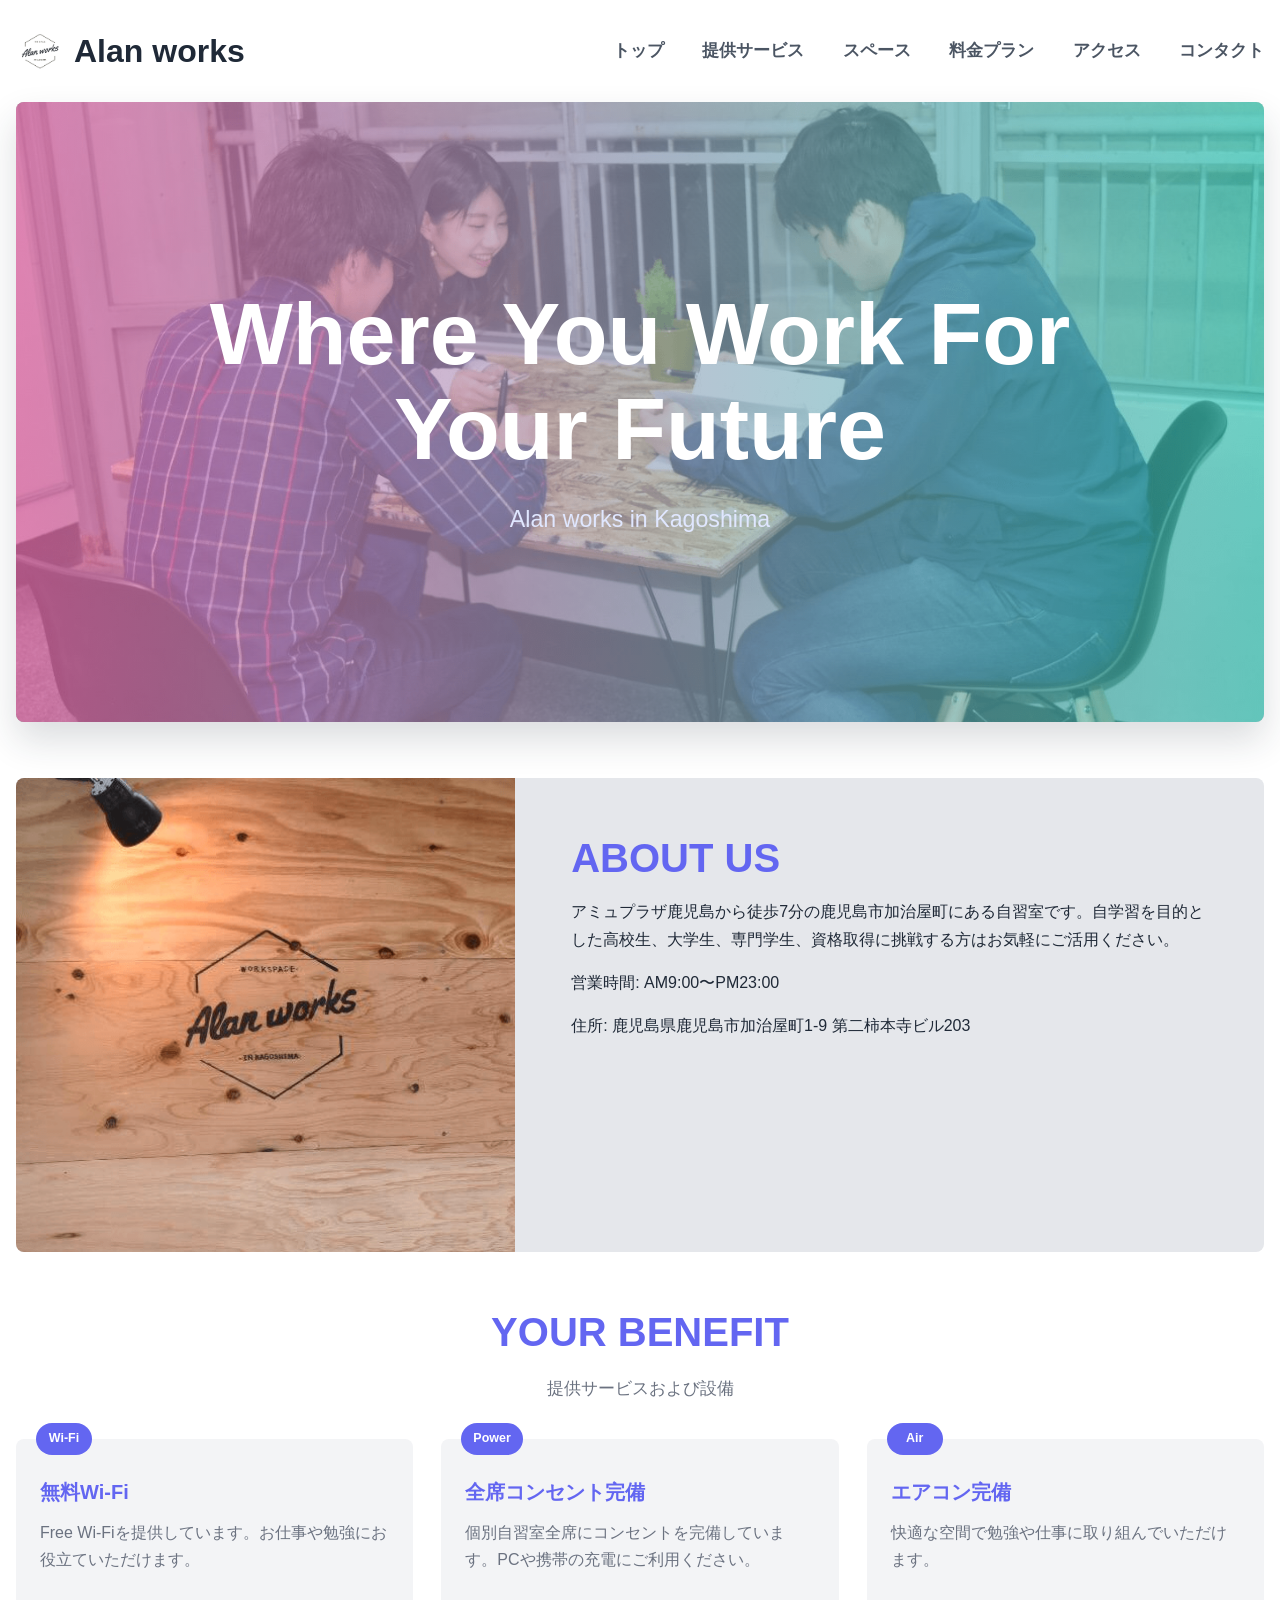
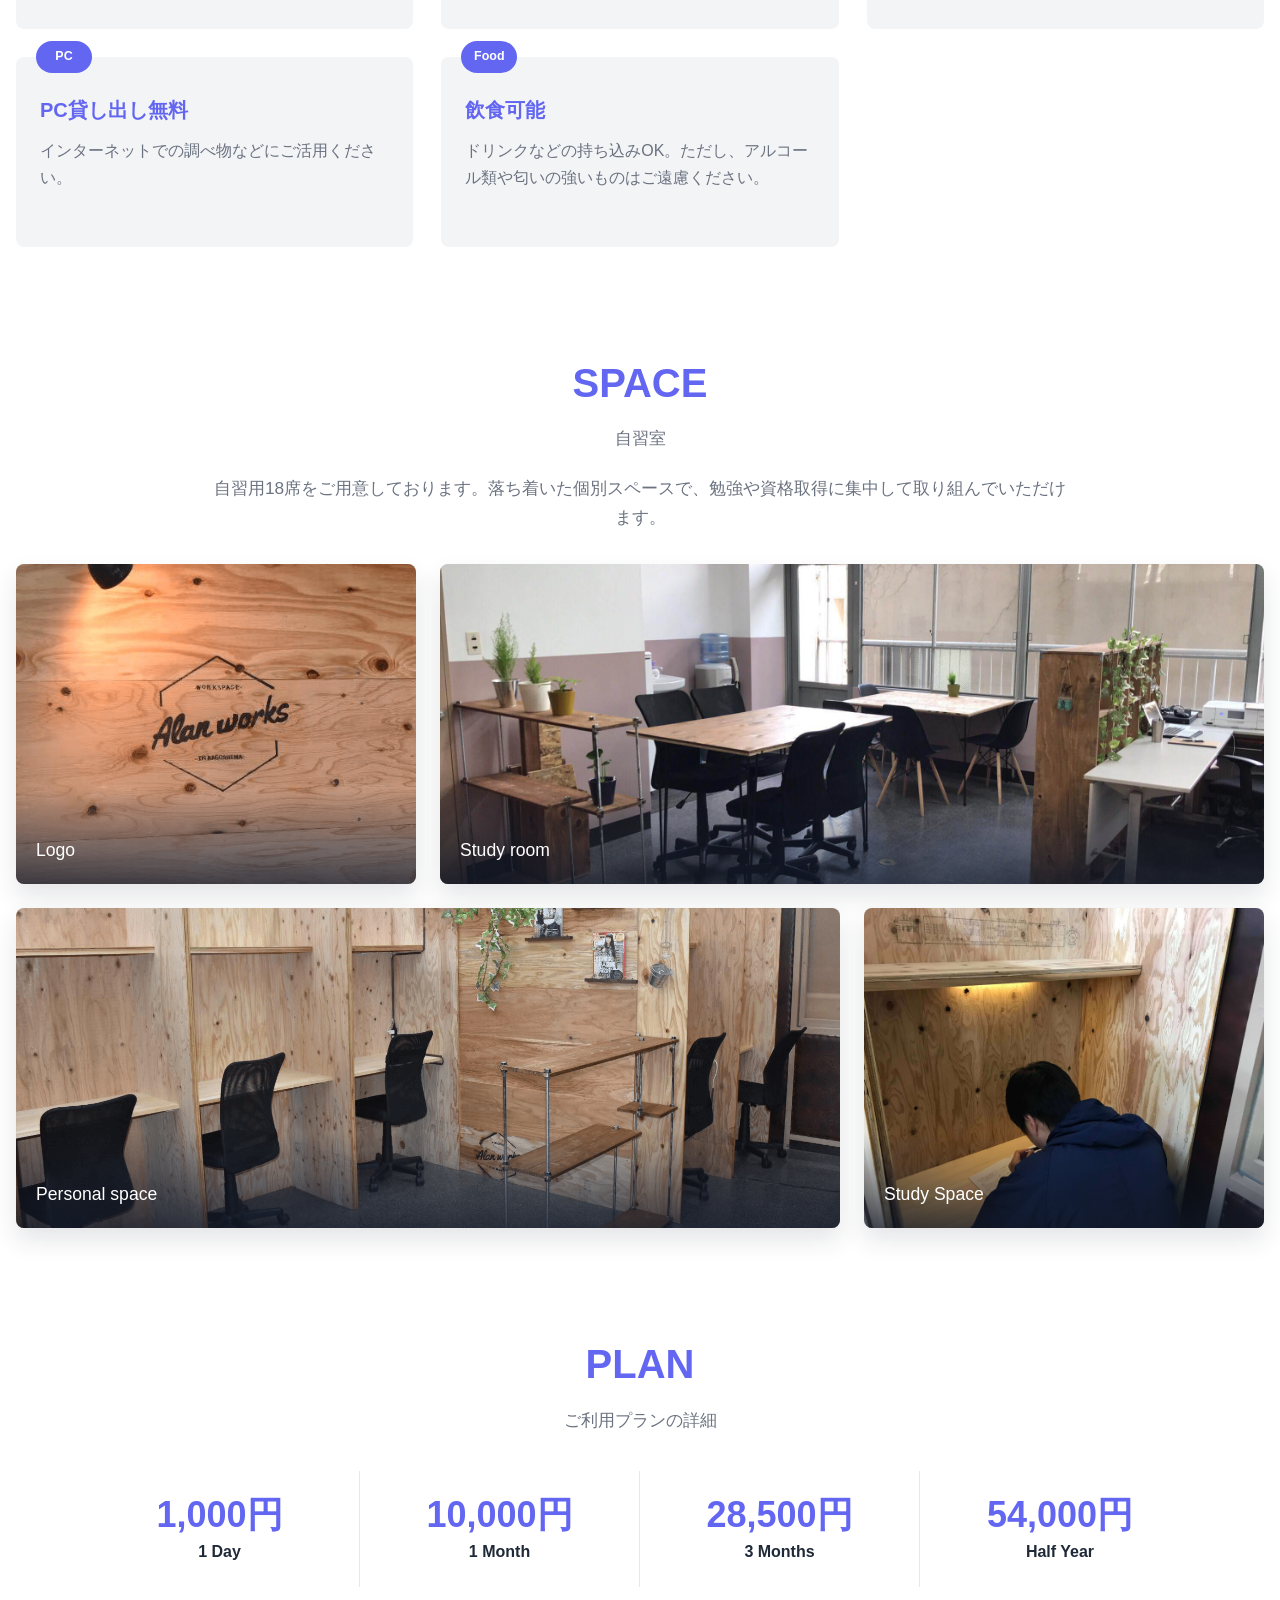
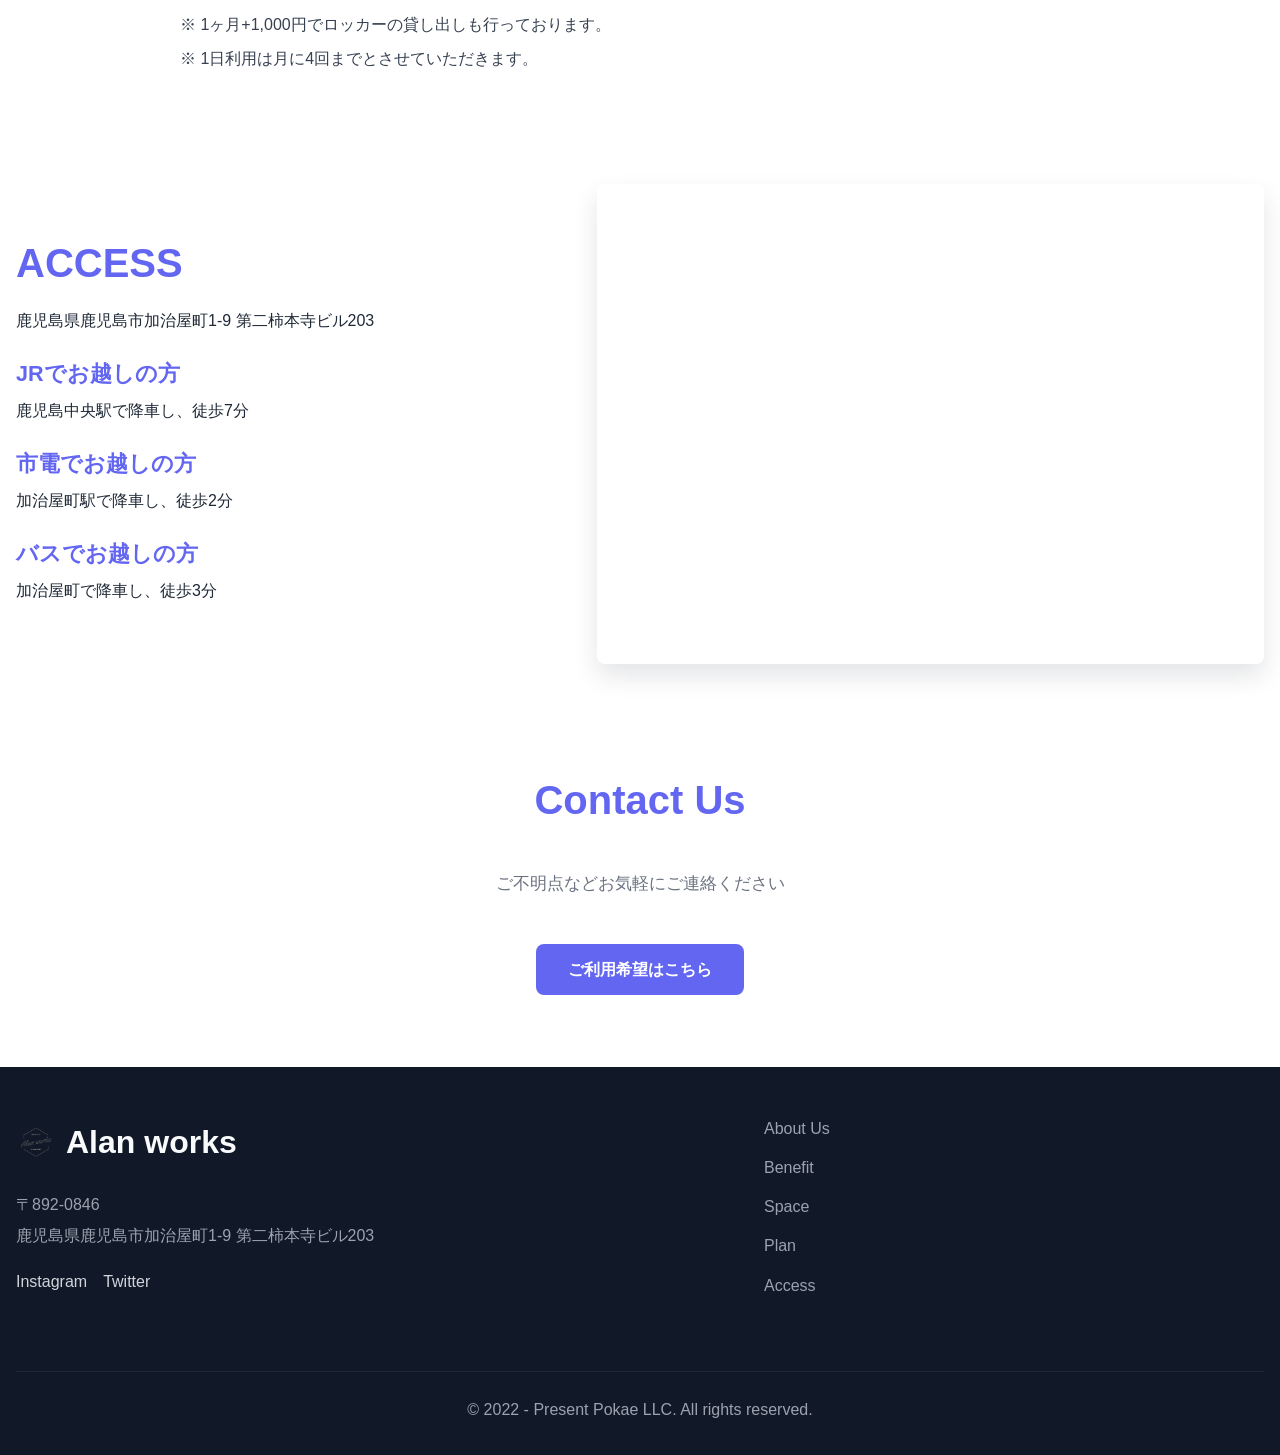
==== index.html @ 98a3621d "Prepare Alanworks GitHub Pages site" ====
<!doctype html>
<html lang="ja">
  <head>
    <meta charset="utf-8" />
    <meta name="viewport" content="width=device-width, initial-scale=1" />
    <title>Alan works | 鹿児島市加治屋町にある自習室</title>
    <meta
      name="description"
      content="アミュプラザ鹿児島から徒歩7分の鹿児島市加治屋町にある自習室です。自学習を目的とした学生の方、資格取得に挑戦する方はお気軽にご活用ください。"
    />
    <meta property="og:title" content="Alan works | 鹿児島市加治屋町にある自習室" />
    <meta
      property="og:description"
      content="鹿児島市加治屋町にある自習室。無料Wi-Fi、全席コンセント、PC貸し出しなどを備えています。"
    />
    <meta property="og:type" content="website" />
    <meta property="og:url" content="https://www.alan-works.net/" />
    <meta property="og:image" content="https://www.alan-works.net/assets/logo.png" />
    <link rel="icon" href="assets/logo.png" />
    <link rel="stylesheet" href="styles.css" />
  </head>
  <body>
    <header class="site-header">
      <a class="brand" href="#top" aria-label="Alan works トップ">
        <img src="assets/logo.png" alt="" />
        <span>Alan works</span>
      </a>
      <nav class="nav" aria-label="メインメニュー">
        <a href="#top">トップ</a>
        <a href="#benefit">提供サービス</a>
        <a href="#space">スペース</a>
        <a href="#plan">料金プラン</a>
        <a href="#access">アクセス</a>
        <a href="https://line.me/R/ti/p/@853xtldq?oat__id=674255">コンタクト</a>
      </nav>
    </header>

    <main id="top">
      <section class="hero" aria-label="Alan works">
        <img src="assets/kagoshima-study-top.png" alt="Alan worksのイメージ" />
        <div class="hero__overlay"></div>
        <div class="hero__content">
          <h1>Where You Work For Your Future</h1>
          <p>Alan works in Kagoshima</p>
        </div>
      </section>

      <section class="section about" id="about">
        <div class="about__image">
          <img src="assets/kagoshima-logo.png" alt="Alan works ロゴ" />
        </div>
        <div class="about__text">
          <h2>ABOUT US</h2>
          <p>
            アミュプラザ鹿児島から徒歩7分の鹿児島市加治屋町にある自習室です。自学習を目的とした高校生、大学生、専門学生、資格取得に挑戦する方はお気軽にご活用ください。
          </p>
          <p>営業時間: AM9:00〜PM23:00</p>
          <p>住所: 鹿児島県鹿児島市加治屋町1-9 第二柿本寺ビル203</p>
        </div>
      </section>

      <section class="section" id="benefit">
        <div class="section-heading">
          <h2>YOUR BENEFIT</h2>
          <p>提供サービスおよび設備</p>
        </div>
        <div class="benefit-grid">
          <article>
            <span>Wi-Fi</span>
            <h3>無料Wi-Fi</h3>
            <p>Free Wi-Fiを提供しています。お仕事や勉強にお役立ていただけます。</p>
          </article>
          <article>
            <span>Power</span>
            <h3>全席コンセント完備</h3>
            <p>個別自習室全席にコンセントを完備しています。PCや携帯の充電にご利用ください。</p>
          </article>
          <article>
            <span>Air</span>
            <h3>エアコン完備</h3>
            <p>快適な空間で勉強や仕事に取り組んでいただけます。</p>
          </article>
          <article>
            <span>PC</span>
            <h3>PC貸し出し無料</h3>
            <p>インターネットでの調べ物などにご活用ください。</p>
          </article>
          <article>
            <span>Food</span>
            <h3>飲食可能</h3>
            <p>ドリンクなどの持ち込みOK。ただし、アルコール類や匂いの強いものはご遠慮ください。</p>
          </article>
        </div>
      </section>

      <section class="section" id="space">
        <div class="section-heading">
          <h2>SPACE</h2>
          <p>自習室</p>
        </div>
        <p class="lead">
          自習用18席をご用意しております。落ち着いた個別スペースで、勉強や資格取得に集中して取り組んでいただけます。
        </p>
        <div class="gallery">
          <figure>
            <img src="assets/kagoshima-logo.png" alt="Alan works Logo" />
            <figcaption>Logo</figcaption>
          </figure>
          <figure class="wide">
            <img src="assets/img1.jpeg" alt="自習スペース" />
            <figcaption>Study room</figcaption>
          </figure>
          <figure class="wide">
            <img src="assets/desk-chair-kagoshima.png" alt="自習用個室" />
            <figcaption>Personal space</figcaption>
          </figure>
          <figure>
            <img src="assets/top3.jpeg" alt="ワーキングスペース" />
            <figcaption>Study Space</figcaption>
          </figure>
        </div>
      </section>

      <section class="section plan" id="plan">
        <div class="section-heading">
          <h2>PLAN</h2>
          <p>ご利用プランの詳細</p>
        </div>
        <div class="plan-grid">
          <div>
            <strong>1,000円</strong>
            <span>1 Day</span>
          </div>
          <div>
            <strong>10,000円</strong>
            <span>1 Month</span>
          </div>
          <div>
            <strong>28,500円</strong>
            <span>3 Months</span>
          </div>
          <div>
            <strong>54,000円</strong>
            <span>Half Year</span>
          </div>
        </div>
        <p class="note">※ 1ヶ月+1,000円でロッカーの貸し出しも行っております。</p>
        <p class="note">※ 1日利用は月に4回までとさせていただきます。</p>
      </section>

      <section class="section access" id="access">
        <div class="access__text">
          <h2>ACCESS</h2>
          <p>鹿児島県鹿児島市加治屋町1-9 第二柿本寺ビル203</p>
          <h3>JRでお越しの方</h3>
          <p>鹿児島中央駅で降車し、徒歩7分</p>
          <h3>市電でお越しの方</h3>
          <p>加治屋町駅で降車し、徒歩2分</p>
          <h3>バスでお越しの方</h3>
          <p>加治屋町で降車し、徒歩3分</p>
        </div>
        <iframe
          title="Alan works Google Map"
          src="https://www.google.com/maps/embed?pb=!1m14!1m8!1m3!1d27189.718083937405!2d130.547658!3d31.586869!3m2!1i1024!2i768!4f13.1!3m3!1m2!1s0x0%3A0x875ab74a80f681d8!2zQWxhbiBXb3JrcyDpub_lhZDls7Yg5pyI6aGN5Yi26Ieq57-S5a6k!5e0!3m2!1sja!2sus!4v1652593795577!5m2!1sja!2sus"
          loading="lazy"
        ></iframe>
      </section>

      <section class="contact">
        <h2>Contact Us</h2>
        <p>ご不明点などお気軽にご連絡ください</p>
        <a class="button" href="https://line.me/R/ti/p/@853xtldq?oat__id=674255">ご利用希望はこちら</a>
      </section>
    </main>

    <footer class="footer">
      <div>
        <a class="brand brand--footer" href="#top">
          <img src="assets/logo-clear2.png" alt="" />
          <span>Alan works</span>
        </a>
        <p>〒892-0846</p>
        <p>鹿児島県鹿児島市加治屋町1-9 第二柿本寺ビル203</p>
        <div class="social">
          <a href="https://www.instagram.com/alan_works01">Instagram</a>
          <a href="https://twitter.com/workspace_alan">Twitter</a>
        </div>
      </div>
      <nav>
        <a href="#about">About Us</a>
        <a href="#benefit">Benefit</a>
        <a href="#space">Space</a>
        <a href="#plan">Plan</a>
        <a href="#access">Access</a>
      </nav>
      <p class="copyright">© 2022 - Present Pokae LLC. All rights reserved.</p>
    </footer>
  </body>
</html>
---- styles.css ----
:root {
  color-scheme: light;
  --indigo: #6366f1;
  --indigo-dark: #4f46e5;
  --text: #1f2937;
  --muted: #6b7280;
  --soft: #f3f4f6;
  --footer: #111827;
}

* {
  box-sizing: border-box;
}

html {
  scroll-behavior: smooth;
}

body {
  margin: 0;
  color: var(--text);
  font-family: -apple-system, BlinkMacSystemFont, "Segoe UI", sans-serif;
  line-height: 1.7;
  background: #fff;
}

a {
  color: inherit;
  text-decoration: none;
}

img {
  display: block;
  max-width: 100%;
}

.site-header,
.section,
.footer {
  width: min(100% - 32px, 1280px);
  margin: 0 auto;
}

.site-header {
  display: flex;
  align-items: center;
  justify-content: space-between;
  gap: 24px;
  padding: 24px 0;
}

.brand {
  display: inline-flex;
  align-items: center;
  gap: 10px;
  font-size: clamp(1.45rem, 3vw, 2rem);
  font-weight: 800;
  white-space: nowrap;
}

.brand img {
  width: 48px;
  height: 48px;
  object-fit: contain;
}

.nav {
  display: flex;
  align-items: center;
  gap: clamp(16px, 3vw, 40px);
  color: #4b5563;
  font-size: 1.05rem;
  font-weight: 700;
}

.nav a:hover,
.footer a:hover {
  color: var(--indigo);
}

.hero {
  position: relative;
  width: min(100% - 32px, 1536px);
  min-height: min(620px, calc(100vh - 144px));
  margin: 0 auto 56px;
  overflow: hidden;
  border-radius: 8px;
  display: grid;
  place-items: center;
  box-shadow: 0 18px 36px rgba(31, 41, 55, 0.16);
}

.hero > img {
  position: absolute;
  inset: 0;
  width: 100%;
  height: 100%;
  object-fit: cover;
}

.hero__overlay {
  position: absolute;
  inset: 0;
  background: linear-gradient(90deg, rgba(244, 114, 182, 0.68), rgba(45, 212, 191, 0.62));
}

.hero__content {
  position: relative;
  max-width: 920px;
  padding: 32px 20px;
  color: #fff;
  text-align: center;
}

.hero h1 {
  margin: 0 0 24px;
  font-size: clamp(2.6rem, 7vw, 5.5rem);
  line-height: 1.08;
  letter-spacing: 0;
}

.hero p {
  margin: 0;
  color: #e0e7ff;
  font-size: clamp(1.1rem, 2.2vw, 1.45rem);
}

.section {
  padding: 56px 0;
}

.about {
  display: grid;
  grid-template-columns: 0.9fr 1.35fr;
  overflow: hidden;
  padding: 0;
  border-radius: 8px;
  background: #e5e7eb;
}

.about__image img {
  width: 100%;
  height: 100%;
  min-height: 320px;
  object-fit: cover;
}

.about__text {
  padding: clamp(24px, 5vw, 56px);
}

h2 {
  margin: 0 0 16px;
  color: var(--indigo);
  font-size: clamp(1.75rem, 4vw, 2.5rem);
  line-height: 1.2;
}

.section-heading {
  margin-bottom: 36px;
  text-align: center;
}

.section-heading p,
.lead,
.contact p {
  color: var(--muted);
  font-size: 1.08rem;
}

.lead {
  max-width: 860px;
  margin: -16px auto 32px;
  text-align: center;
}

.benefit-grid {
  display: grid;
  grid-template-columns: repeat(3, minmax(0, 1fr));
  gap: 28px;
}

.benefit-grid article {
  position: relative;
  min-height: 190px;
  padding: 36px 24px 24px;
  border-radius: 8px;
  background: var(--soft);
}

.benefit-grid span {
  position: absolute;
  top: -16px;
  left: 20px;
  display: inline-grid;
  place-items: center;
  min-width: 56px;
  height: 32px;
  padding: 0 12px;
  border-radius: 999px;
  color: #fff;
  background: var(--indigo);
  font-size: 0.78rem;
  font-weight: 800;
}

.benefit-grid h3 {
  margin: 0 0 10px;
  color: var(--indigo);
  font-size: 1.25rem;
}

.benefit-grid p {
  margin: 0;
  color: var(--muted);
}

.gallery {
  display: grid;
  grid-template-columns: repeat(3, minmax(0, 1fr));
  gap: 24px;
}

.gallery figure {
  position: relative;
  height: 320px;
  margin: 0;
  overflow: hidden;
  border-radius: 8px;
  background: var(--soft);
  box-shadow: 0 12px 24px rgba(31, 41, 55, 0.12);
}

.gallery .wide {
  grid-column: span 2;
}

.gallery img {
  width: 100%;
  height: 100%;
  object-fit: cover;
  transition: transform 0.24s ease;
}

.gallery figure:hover img {
  transform: scale(1.05);
}

.gallery figcaption {
  position: absolute;
  inset: auto 0 0;
  padding: 48px 20px 18px;
  color: #fff;
  font-size: 1.1rem;
  background: linear-gradient(0deg, rgba(17, 24, 39, 0.75), rgba(17, 24, 39, 0));
}

.plan {
  max-width: 1120px;
}

.plan-grid {
  display: grid;
  grid-template-columns: repeat(4, minmax(0, 1fr));
  margin-bottom: 24px;
}

.plan-grid div {
  display: grid;
  gap: 2px;
  justify-items: center;
  padding: 22px 18px;
  border-right: 1px solid #e5e7eb;
}

.plan-grid div:last-child {
  border-right: 0;
}

.plan-grid strong {
  color: var(--indigo);
  font-size: clamp(1.65rem, 3vw, 2.25rem);
  line-height: 1.2;
}

.plan-grid span {
  font-weight: 800;
}

.note {
  max-width: 920px;
  margin: 6px auto 0;
  color: #374151;
}

.access {
  display: grid;
  grid-template-columns: minmax(0, 0.9fr) minmax(0, 1.1fr);
  gap: 36px;
  align-items: stretch;
}

.access__text {
  display: flex;
  flex-direction: column;
  justify-content: center;
}

.access h3 {
  margin: 18px 0 0;
  color: var(--indigo);
  font-size: 1.35rem;
}

.access p {
  margin: 4px 0;
}

.access iframe {
  width: 100%;
  min-height: 480px;
  border: 0;
  border-radius: 8px;
  box-shadow: 0 12px 24px rgba(31, 41, 55, 0.12);
}

.contact {
  display: grid;
  justify-items: center;
  gap: 12px;
  padding: 56px 16px 72px;
  text-align: center;
}

.button {
  display: inline-flex;
  align-items: center;
  justify-content: center;
  min-height: 48px;
  margin-top: 16px;
  padding: 12px 32px;
  border-radius: 8px;
  color: #fff;
  background: var(--indigo);
  font-weight: 800;
}

.button:hover {
  background: var(--indigo-dark);
}

.footer {
  display: grid;
  grid-template-columns: 1.4fr 1fr;
  gap: 48px;
  width: 100%;
  max-width: none;
  margin-top: 0;
  padding: 48px max(16px, calc((100vw - 1280px) / 2)) 28px;
  color: #d1d5db;
  background: var(--footer);
}

.brand--footer {
  margin-bottom: 18px;
  color: #f9fafb;
}

.brand--footer img {
  width: 40px;
  height: 40px;
}

.footer p {
  margin: 4px 0;
  color: #9ca3af;
}

.footer nav {
  display: grid;
  align-content: start;
  gap: 12px;
  color: #9ca3af;
}

.social {
  display: flex;
  gap: 16px;
  margin-top: 18px;
}

.copyright {
  grid-column: 1 / -1;
  margin-top: 24px !important;
  padding-top: 24px;
  border-top: 1px solid #1f2937;
  text-align: center;
}

@media (max-width: 900px) {
  .site-header {
    align-items: flex-start;
    flex-direction: column;
  }

  .nav {
    width: 100%;
    gap: 12px 18px;
    flex-wrap: wrap;
    font-size: 0.98rem;
  }

  .about,
  .access,
  .footer {
    grid-template-columns: 1fr;
  }

  .benefit-grid {
    grid-template-columns: repeat(2, minmax(0, 1fr));
  }

  .plan-grid {
    grid-template-columns: repeat(2, minmax(0, 1fr));
  }

  .plan-grid div:nth-child(2) {
    border-right: 0;
  }

  .gallery {
    grid-template-columns: repeat(2, minmax(0, 1fr));
  }

  .gallery .wide {
    grid-column: span 1;
  }
}

@media (max-width: 620px) {
  .hero {
    min-height: 460px;
    margin-bottom: 36px;
  }

  .section {
    padding: 42px 0;
  }

  .about {
    width: min(100% - 32px, 1280px);
  }

  .benefit-grid,
  .gallery,
  .plan-grid {
    grid-template-columns: 1fr;
  }

  .plan-grid div {
    border-right: 0;
    border-bottom: 1px solid #e5e7eb;
  }

  .plan-grid div:last-child {
    border-bottom: 0;
  }

  .gallery figure {
    height: 240px;
  }
}
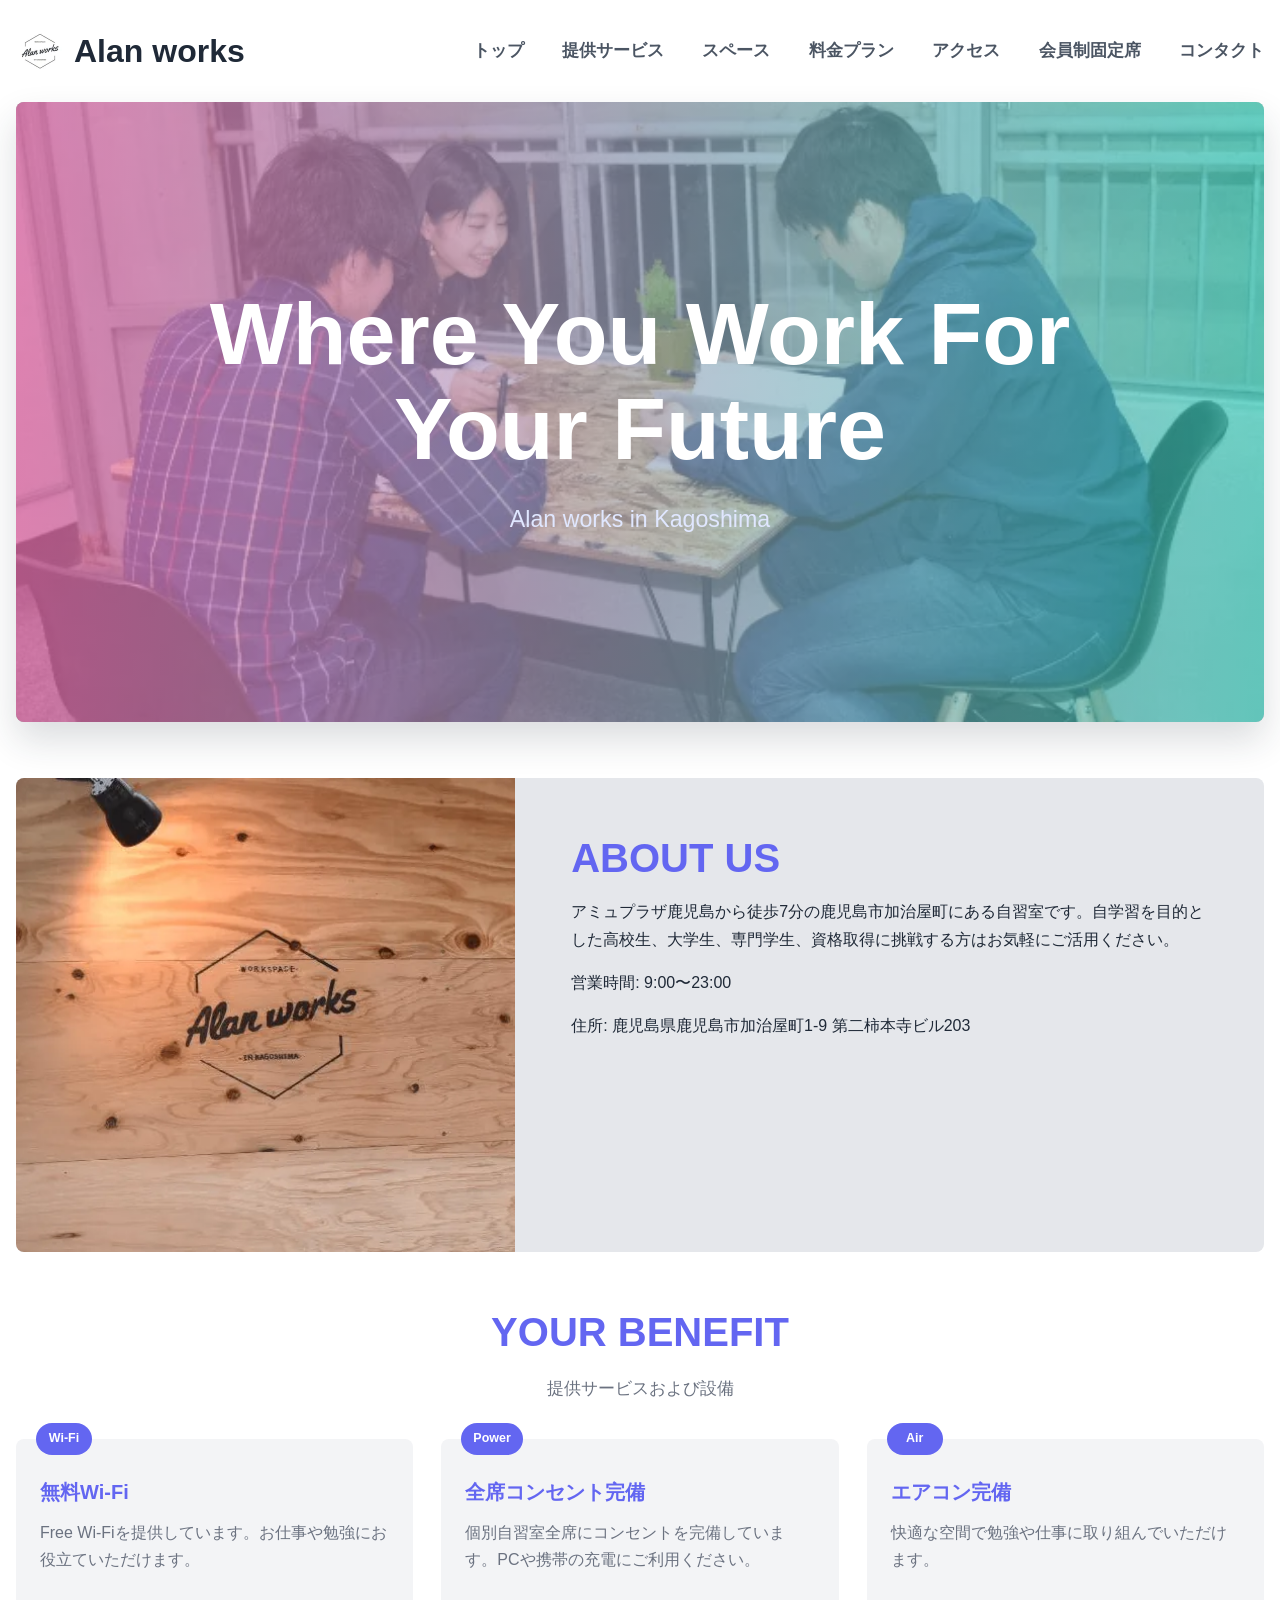
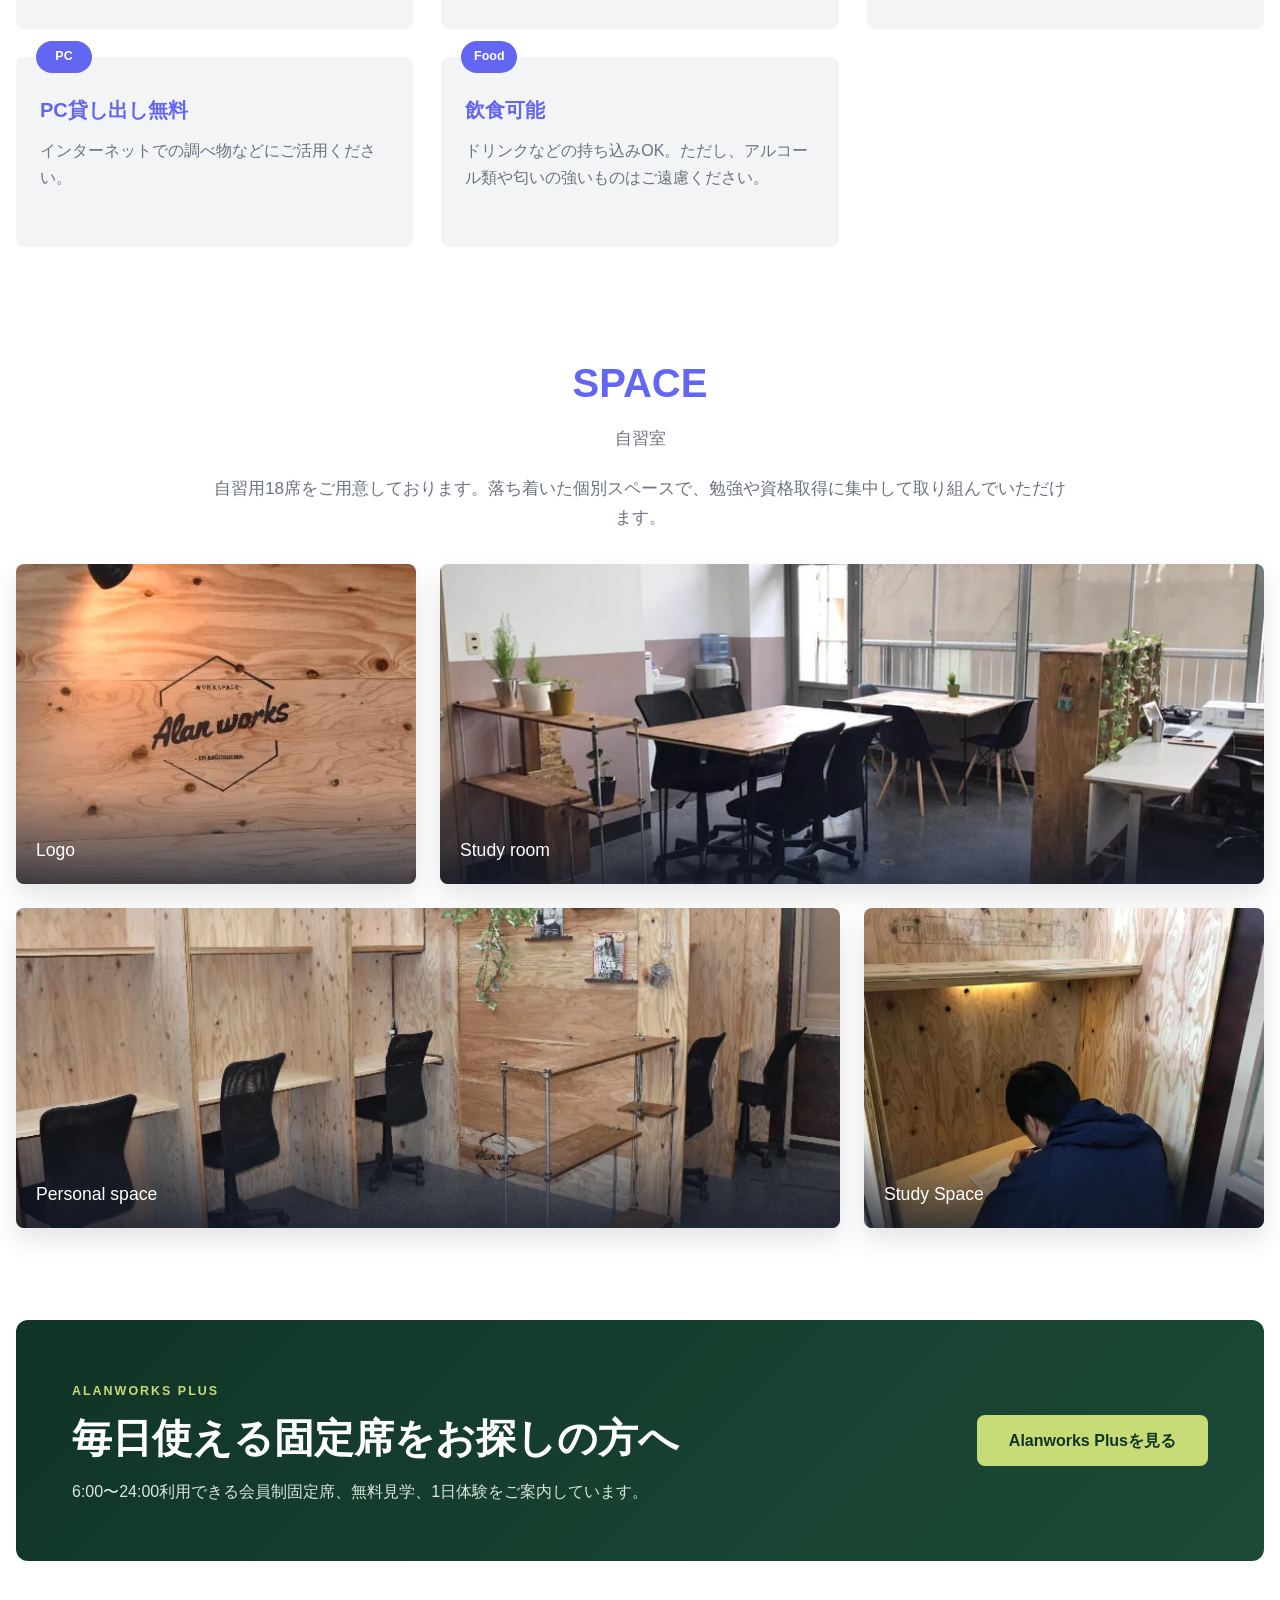
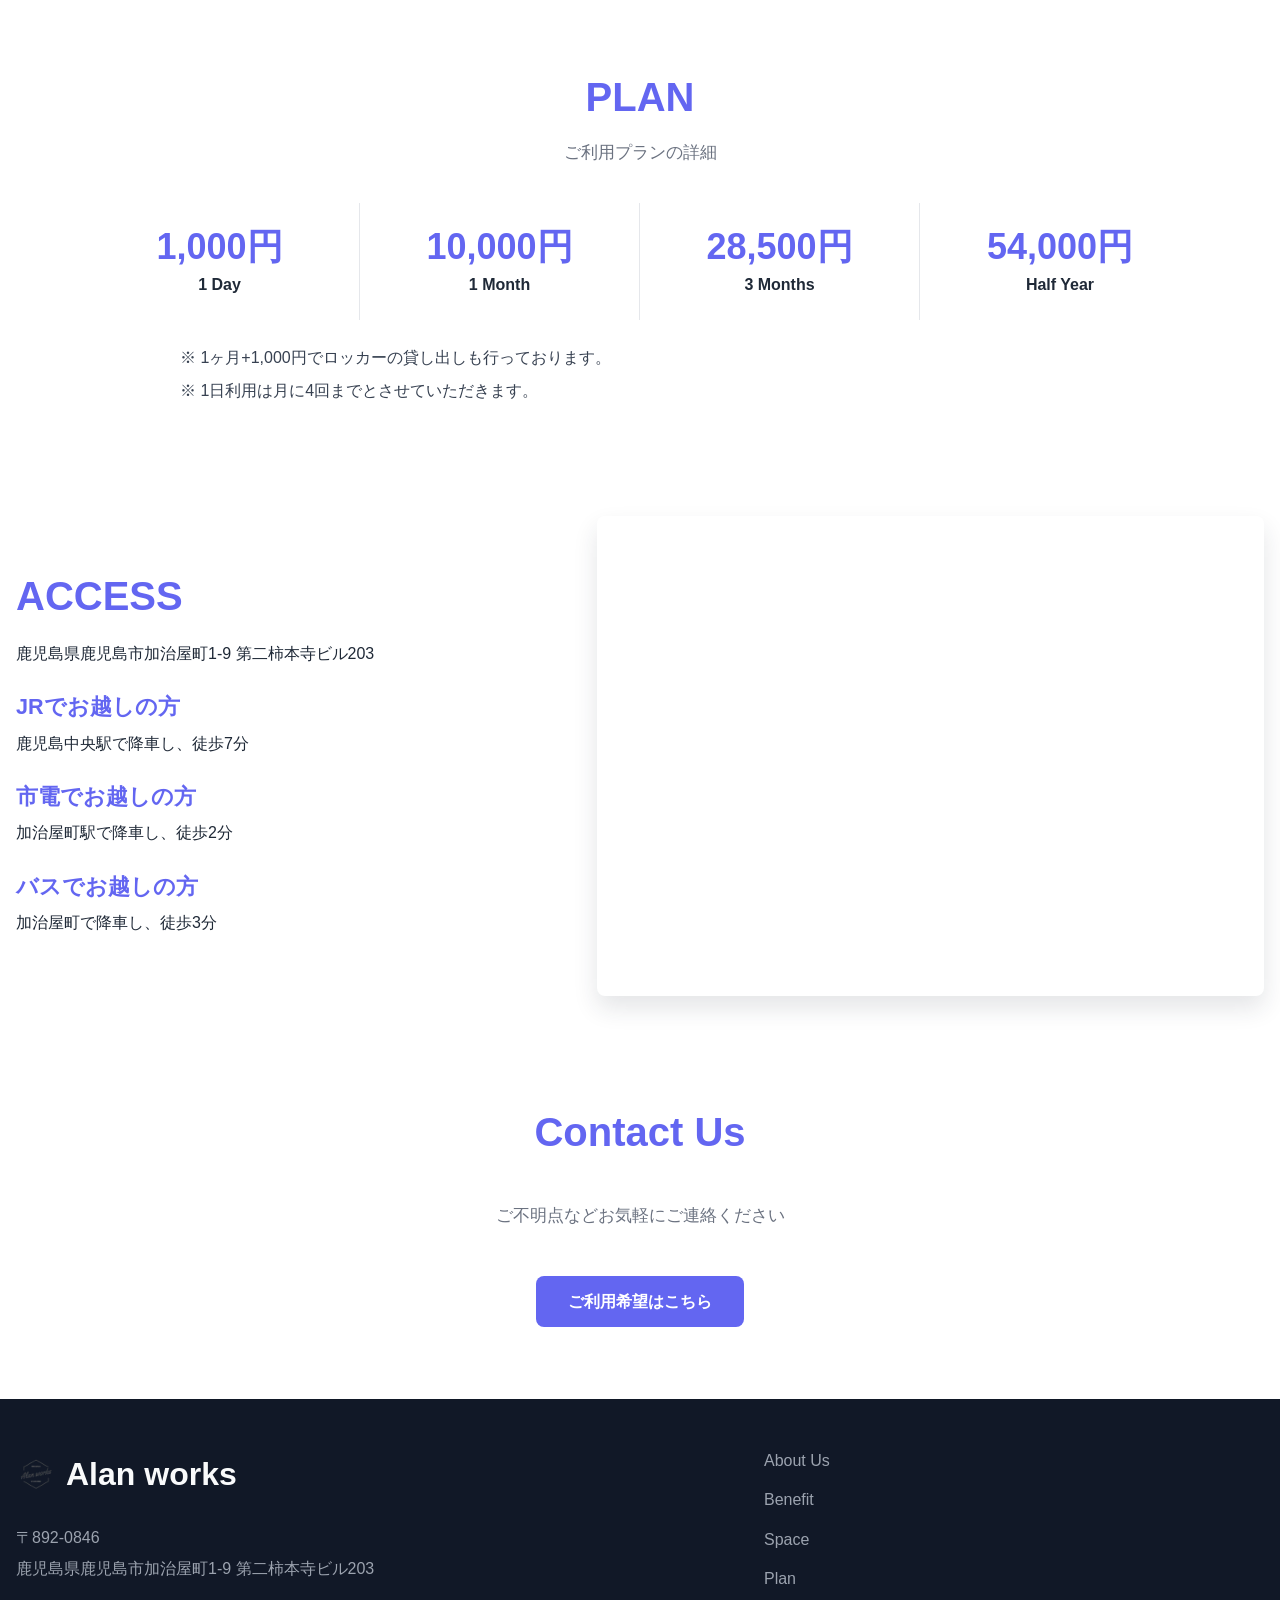
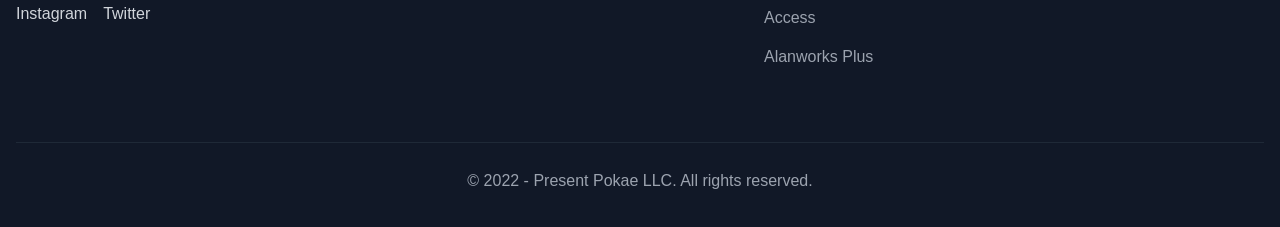
==== commit edb8ce81: "feat(site): improve performance SEO and Plus discovery" ====
--- a/index.html
+++ b/index.html
@@ -14,15 +14,44 @@
       content="鹿児島市加治屋町にある自習室。無料Wi-Fi、全席コンセント、PC貸し出しなどを備えています。"
     />
     <meta property="og:type" content="website" />
-    <meta property="og:url" content="https://www.alan-works.net/" />
-    <meta property="og:image" content="https://www.alan-works.net/assets/logo.png" />
+    <meta property="og:url" content="https://alan-works.net/" />
+    <meta property="og:site_name" content="Alan works" />
+    <meta property="og:locale" content="ja_JP" />
+    <meta property="og:image" content="https://alan-works.net/assets/kagoshima-study-top-1600.webp" />
+    <meta property="og:image:width" content="1600" />
+    <meta property="og:image:height" content="694" />
+    <meta name="twitter:card" content="summary_large_image" />
+    <link rel="canonical" href="https://alan-works.net/" />
     <link rel="icon" href="assets/logo.png" />
     <link rel="stylesheet" href="styles.css" />
+    <script type="application/ld+json">
+      {
+        "@context": "https://schema.org",
+        "@type": "LocalBusiness",
+        "name": "Alan works",
+        "url": "https://alan-works.net/",
+        "image": "https://alan-works.net/assets/kagoshima-study-top-1600.webp",
+        "address": {
+          "@type": "PostalAddress",
+          "postalCode": "892-0846",
+          "addressRegion": "鹿児島県",
+          "addressLocality": "鹿児島市",
+          "streetAddress": "加治屋町1-9 第二柿本寺ビル203",
+          "addressCountry": "JP"
+        },
+        "openingHours": "Mo-Su 09:00-23:00",
+        "sameAs": [
+          "https://www.instagram.com/alan_works01",
+          "https://twitter.com/workspace_alan",
+          "https://plus.alan-works.net/"
+        ]
+      }
+    </script>
   </head>
   <body>
     <header class="site-header">
       <a class="brand" href="#top" aria-label="Alan works トップ">
-        <img src="assets/logo.png" alt="" />
+        <picture><source srcset="assets/logo-96.webp" type="image/webp" /><img src="assets/logo.png" alt="" width="500" height="500" /></picture>
         <span>Alan works</span>
       </a>
       <nav class="nav" aria-label="メインメニュー">
@@ -31,13 +60,17 @@
         <a href="#space">スペース</a>
         <a href="#plan">料金プラン</a>
         <a href="#access">アクセス</a>
-        <a href="https://line.me/R/ti/p/@853xtldq?oat__id=674255">コンタクト</a>
+        <a href="https://plus.alan-works.net/" data-analytics-event="plus_click" data-analytics-destination="header">会員制固定席</a>
+        <a href="https://line.me/R/ti/p/@853xtldq?oat__id=674255" data-analytics-event="line_click" data-analytics-destination="header">コンタクト</a>
       </nav>
     </header>
 
     <main id="top">
       <section class="hero" aria-label="Alan works">
-        <img src="assets/kagoshima-study-top.png" alt="Alan worksのイメージ" />
+        <picture>
+          <source srcset="assets/kagoshima-study-top-800.webp 800w, assets/kagoshima-study-top-1600.webp 1600w" sizes="(max-width: 900px) calc(100vw - 32px), 1536px" type="image/webp" />
+          <img src="assets/kagoshima-study-top.png" alt="Alan worksの自習スペース" width="1620" height="703" fetchpriority="high" decoding="async" />
+        </picture>
         <div class="hero__overlay"></div>
         <div class="hero__content">
           <h1>Where You Work For Your Future</h1>
@@ -47,14 +80,14 @@
 
       <section class="section about" id="about">
         <div class="about__image">
-          <img src="assets/kagoshima-logo.png" alt="Alan works ロゴ" />
+          <picture><source srcset="assets/kagoshima-logo-250.webp 250w, assets/kagoshima-logo-500.webp 500w" sizes="(max-width: 760px) 70vw, 40vw" type="image/webp" /><img src="assets/kagoshima-logo.png" alt="Alan works ロゴ" width="494" height="469" loading="lazy" decoding="async" /></picture>
         </div>
         <div class="about__text">
           <h2>ABOUT US</h2>
           <p>
             アミュプラザ鹿児島から徒歩7分の鹿児島市加治屋町にある自習室です。自学習を目的とした高校生、大学生、専門学生、資格取得に挑戦する方はお気軽にご活用ください。
           </p>
-          <p>営業時間: AM9:00〜PM23:00</p>
+          <p>営業時間: 9:00〜23:00</p>
           <p>住所: 鹿児島県鹿児島市加治屋町1-9 第二柿本寺ビル203</p>
         </div>
       </section>
@@ -103,22 +136,31 @@
         </p>
         <div class="gallery">
           <figure>
-            <img src="assets/kagoshima-logo.png" alt="Alan works Logo" />
+            <picture><source srcset="assets/kagoshima-logo-250.webp 250w, assets/kagoshima-logo-500.webp 500w" sizes="(max-width: 760px) 100vw, 40vw" type="image/webp" /><img src="assets/kagoshima-logo.png" alt="Alan works Logo" width="494" height="469" loading="lazy" decoding="async" /></picture>
             <figcaption>Logo</figcaption>
           </figure>
           <figure class="wide">
-            <img src="assets/img1.jpeg" alt="自習スペース" />
+            <picture><source srcset="assets/img1-800.webp 800w, assets/img1-1600.webp 1600w" sizes="(max-width: 760px) 100vw, 60vw" type="image/webp" /><img src="assets/img1.jpeg" alt="自習スペース" width="1920" height="1080" loading="lazy" decoding="async" /></picture>
             <figcaption>Study room</figcaption>
           </figure>
           <figure class="wide">
-            <img src="assets/desk-chair-kagoshima.png" alt="自習用個室" />
+            <picture><source srcset="assets/desk-chair-kagoshima-800.webp 800w, assets/desk-chair-kagoshima-1600.webp 1600w" sizes="(max-width: 760px) 100vw, 60vw" type="image/webp" /><img src="assets/desk-chair-kagoshima.png" alt="自習用個室" width="1606" height="803" loading="lazy" decoding="async" /></picture>
             <figcaption>Personal space</figcaption>
           </figure>
           <figure>
-            <img src="assets/top3.jpeg" alt="ワーキングスペース" />
+            <picture><source srcset="assets/top3-480.webp 480w, assets/top3-960.webp 960w" sizes="(max-width: 760px) 100vw, 40vw" type="image/webp" /><img src="assets/top3.jpeg" alt="ワーキングスペース" width="4032" height="3024" loading="lazy" decoding="async" /></picture>
             <figcaption>Study Space</figcaption>
           </figure>
         </div>
+      </section>
+
+      <section class="section plus-cta" aria-labelledby="plus-title">
+        <div>
+          <span class="plus-cta__label">ALANWORKS PLUS</span>
+          <h2 id="plus-title">毎日使える固定席をお探しの方へ</h2>
+          <p>6:00〜24:00利用できる会員制固定席、無料見学、1日体験をご案内しています。</p>
+        </div>
+        <a class="button" href="https://plus.alan-works.net/" data-analytics-event="plus_click" data-analytics-destination="main">Alanworks Plusを見る</a>
       </section>
 
       <section class="section plan" id="plan">
@@ -169,14 +211,14 @@
       <section class="contact">
         <h2>Contact Us</h2>
         <p>ご不明点などお気軽にご連絡ください</p>
-        <a class="button" href="https://line.me/R/ti/p/@853xtldq?oat__id=674255">ご利用希望はこちら</a>
+        <a class="button" href="https://line.me/R/ti/p/@853xtldq?oat__id=674255" data-analytics-event="line_click" data-analytics-destination="contact">ご利用希望はこちら</a>
       </section>
     </main>
 
     <footer class="footer">
       <div>
         <a class="brand brand--footer" href="#top">
-          <img src="assets/logo-clear2.png" alt="" />
+          <picture><source srcset="assets/logo-clear2-96.webp" type="image/webp" /><img src="assets/logo-clear2.png" alt="" width="500" height="500" loading="lazy" decoding="async" /></picture>
           <span>Alan works</span>
         </a>
         <p>〒892-0846</p>
@@ -192,8 +234,10 @@
         <a href="#space">Space</a>
         <a href="#plan">Plan</a>
         <a href="#access">Access</a>
+        <a href="https://plus.alan-works.net/" data-analytics-event="plus_click" data-analytics-destination="footer">Alanworks Plus</a>
       </nav>
       <p class="copyright">© 2022 - Present Pokae LLC. All rights reserved.</p>
     </footer>
+    <script defer src="assets/analytics.js" data-ga-id=""></script>
   </body>
 </html>
--- a/styles.css
+++ b/styles.css
@@ -64,6 +64,11 @@
   object-fit: contain;
 }
 
+.brand picture {
+  display: block;
+  flex: 0 0 auto;
+}
+
 .nav {
   display: flex;
   align-items: center;
@@ -90,9 +95,14 @@
   box-shadow: 0 18px 36px rgba(31, 41, 55, 0.16);
 }
 
-.hero > img {
+.hero > picture {
   position: absolute;
   inset: 0;
+  width: 100%;
+  height: 100%;
+}
+
+.hero > picture img {
   width: 100%;
   height: 100%;
   object-fit: cover;
@@ -136,6 +146,11 @@
   padding: 0;
   border-radius: 8px;
   background: #e5e7eb;
+}
+
+.about__image picture {
+  display: block;
+  height: 100%;
 }
 
 .about__image img {
@@ -242,6 +257,11 @@
   transition: transform 0.24s ease;
 }
 
+.gallery picture {
+  display: block;
+  height: 100%;
+}
+
 .gallery figure:hover img {
   transform: scale(1.05);
 }
@@ -291,6 +311,44 @@
   max-width: 920px;
   margin: 6px auto 0;
   color: #374151;
+}
+
+.plus-cta {
+  display: flex;
+  align-items: center;
+  justify-content: space-between;
+  gap: 40px;
+  margin-block: 36px 56px;
+  padding: clamp(32px, 5vw, 56px);
+  border-radius: 12px;
+  color: #f9fafb;
+  background: linear-gradient(135deg, #103426, #1d4b38);
+}
+
+.plus-cta h2 {
+  max-width: 720px;
+  margin-top: 10px;
+  color: #fff;
+}
+
+.plus-cta p {
+  max-width: 760px;
+  margin-bottom: 0;
+  color: #dbe7df;
+}
+
+.plus-cta__label {
+  color: #c7db77;
+  font-size: 0.78rem;
+  font-weight: 800;
+  letter-spacing: 0.16em;
+}
+
+.plus-cta .button {
+  flex: 0 0 auto;
+  margin-top: 0;
+  color: #103426;
+  background: #c7db77;
 }
 
 .access {
@@ -371,6 +429,10 @@
   height: 40px;
 }
 
+.brand--footer picture {
+  display: block;
+}
+
 .footer p {
   margin: 4px 0;
   color: #9ca3af;
@@ -412,8 +474,14 @@
 
   .about,
   .access,
-  .footer {
+  .footer,
+  .plus-cta {
     grid-template-columns: 1fr;
+  }
+
+  .plus-cta {
+    align-items: flex-start;
+    flex-direction: column;
   }
 
   .benefit-grid {
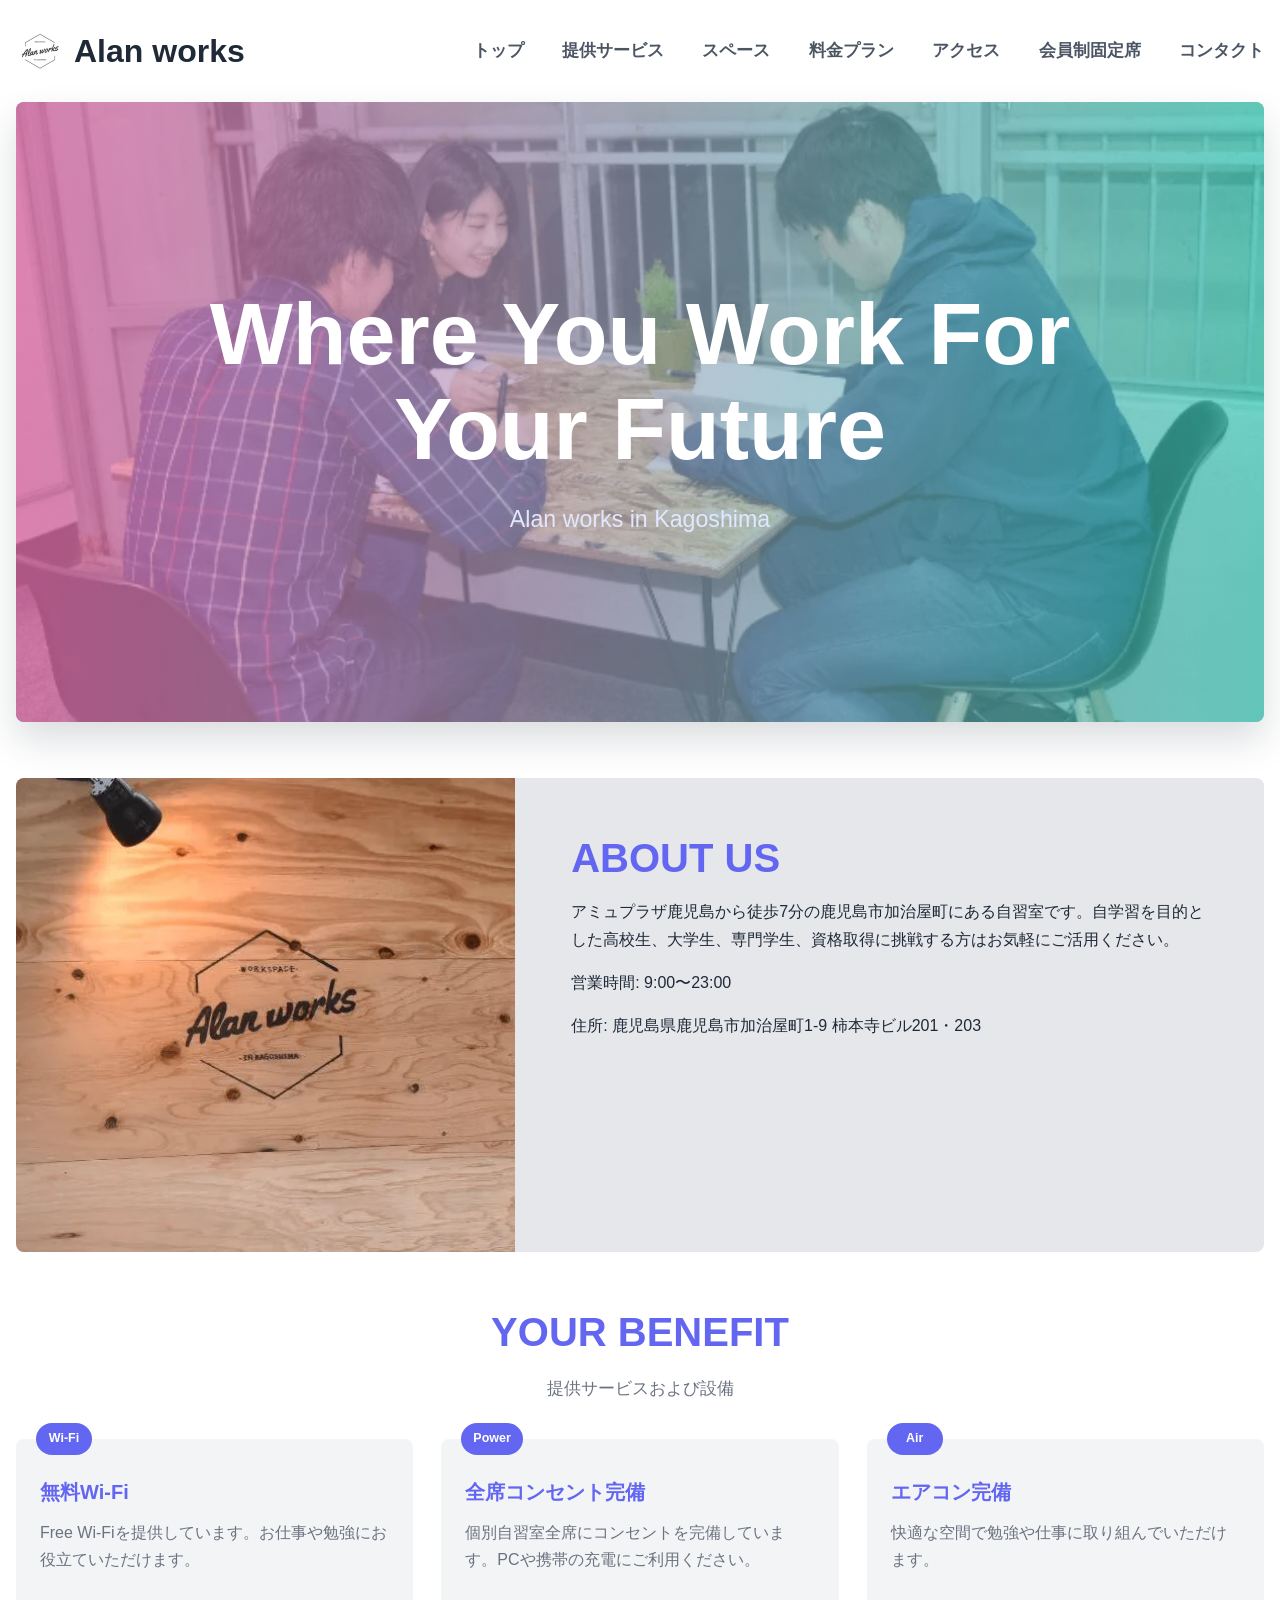
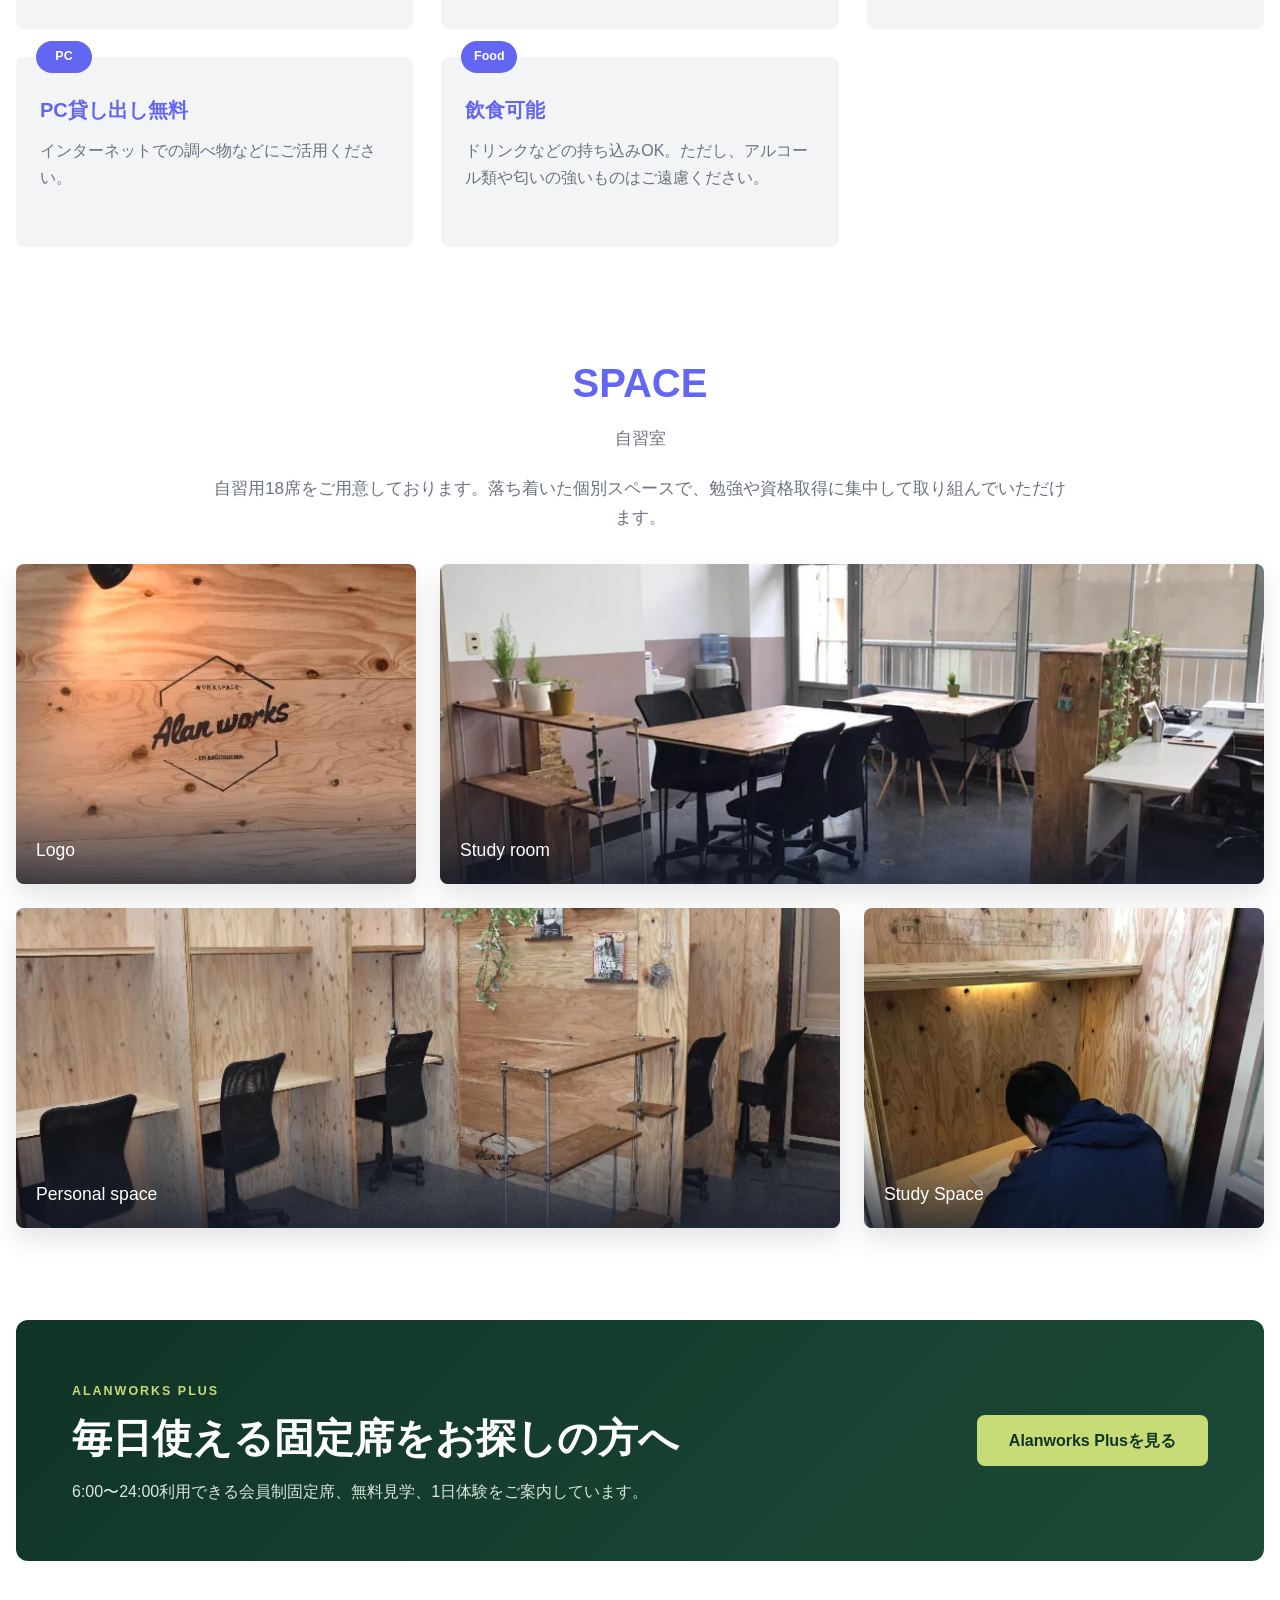
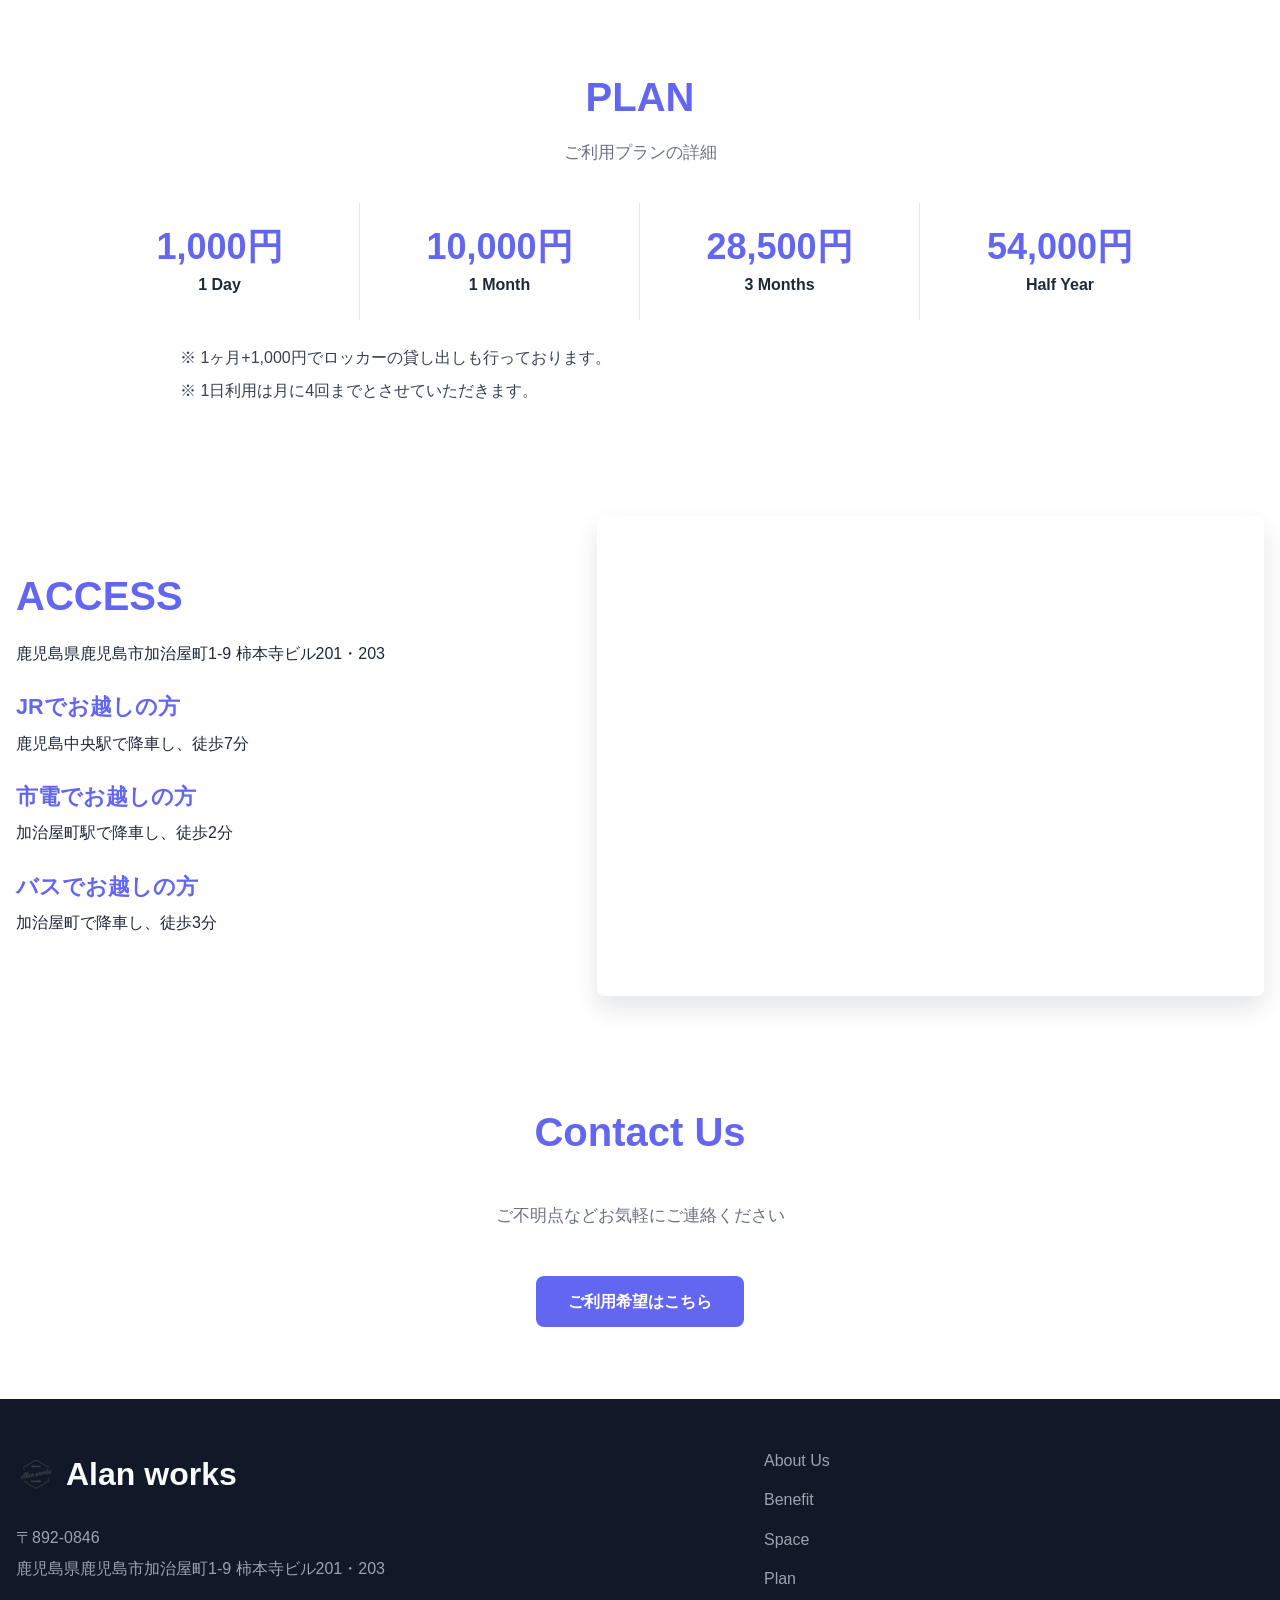
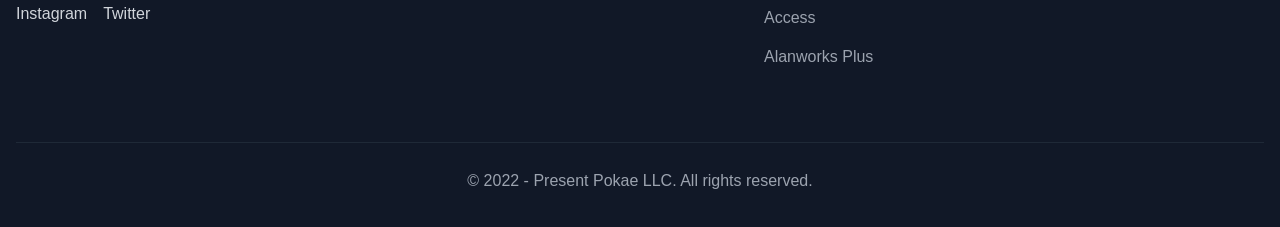
==== commit 1d89e865: "fix(site): align Alanworks facility address" ====
--- a/index.html
+++ b/index.html
@@ -36,7 +36,7 @@
           "postalCode": "892-0846",
           "addressRegion": "鹿児島県",
           "addressLocality": "鹿児島市",
-          "streetAddress": "加治屋町1-9 第二柿本寺ビル203",
+          "streetAddress": "加治屋町1-9 柿本寺ビル201・203",
           "addressCountry": "JP"
         },
         "openingHours": "Mo-Su 09:00-23:00",
@@ -88,7 +88,7 @@
             アミュプラザ鹿児島から徒歩7分の鹿児島市加治屋町にある自習室です。自学習を目的とした高校生、大学生、専門学生、資格取得に挑戦する方はお気軽にご活用ください。
           </p>
           <p>営業時間: 9:00〜23:00</p>
-          <p>住所: 鹿児島県鹿児島市加治屋町1-9 第二柿本寺ビル203</p>
+          <p>住所: 鹿児島県鹿児島市加治屋町1-9 柿本寺ビル201・203</p>
         </div>
       </section>
 
@@ -193,7 +193,7 @@
       <section class="section access" id="access">
         <div class="access__text">
           <h2>ACCESS</h2>
-          <p>鹿児島県鹿児島市加治屋町1-9 第二柿本寺ビル203</p>
+          <p>鹿児島県鹿児島市加治屋町1-9 柿本寺ビル201・203</p>
           <h3>JRでお越しの方</h3>
           <p>鹿児島中央駅で降車し、徒歩7分</p>
           <h3>市電でお越しの方</h3>
@@ -222,7 +222,7 @@
           <span>Alan works</span>
         </a>
         <p>〒892-0846</p>
-        <p>鹿児島県鹿児島市加治屋町1-9 第二柿本寺ビル203</p>
+        <p>鹿児島県鹿児島市加治屋町1-9 柿本寺ビル201・203</p>
         <div class="social">
           <a href="https://www.instagram.com/alan_works01">Instagram</a>
           <a href="https://twitter.com/workspace_alan">Twitter</a>
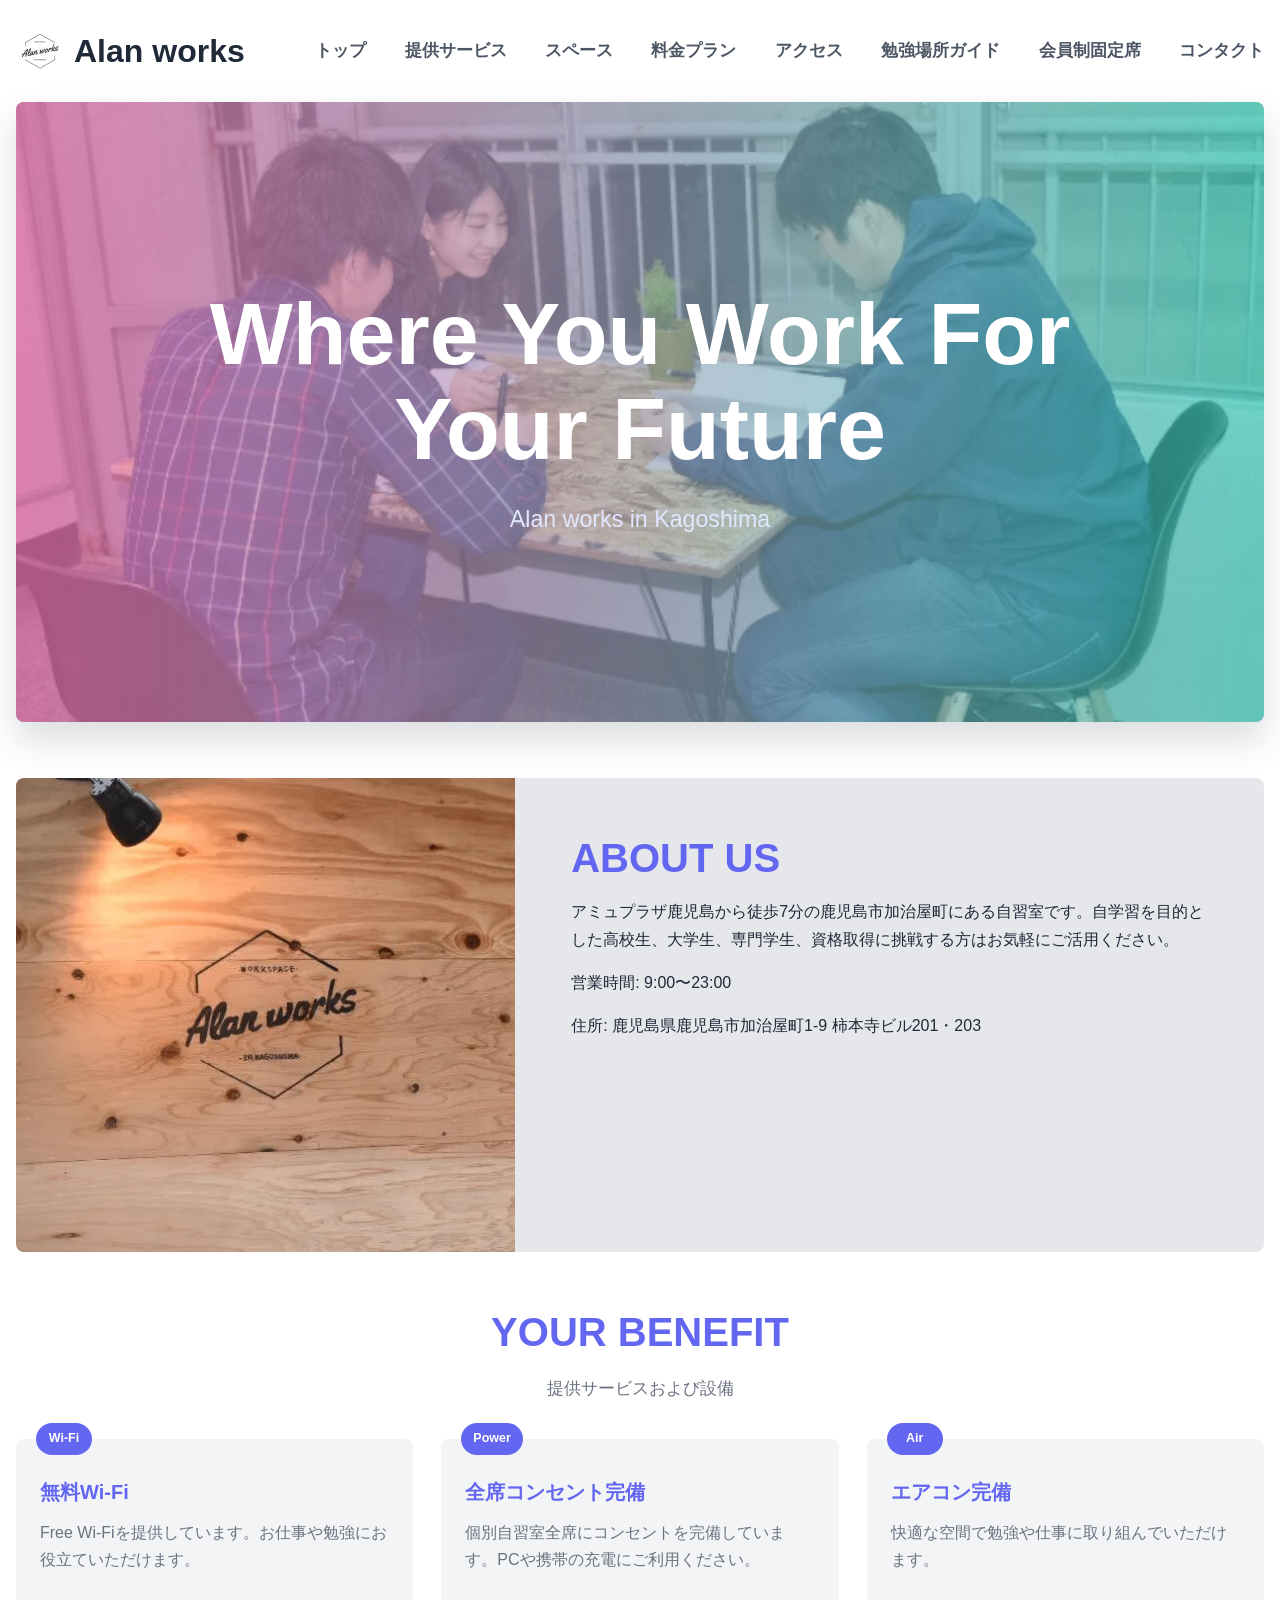
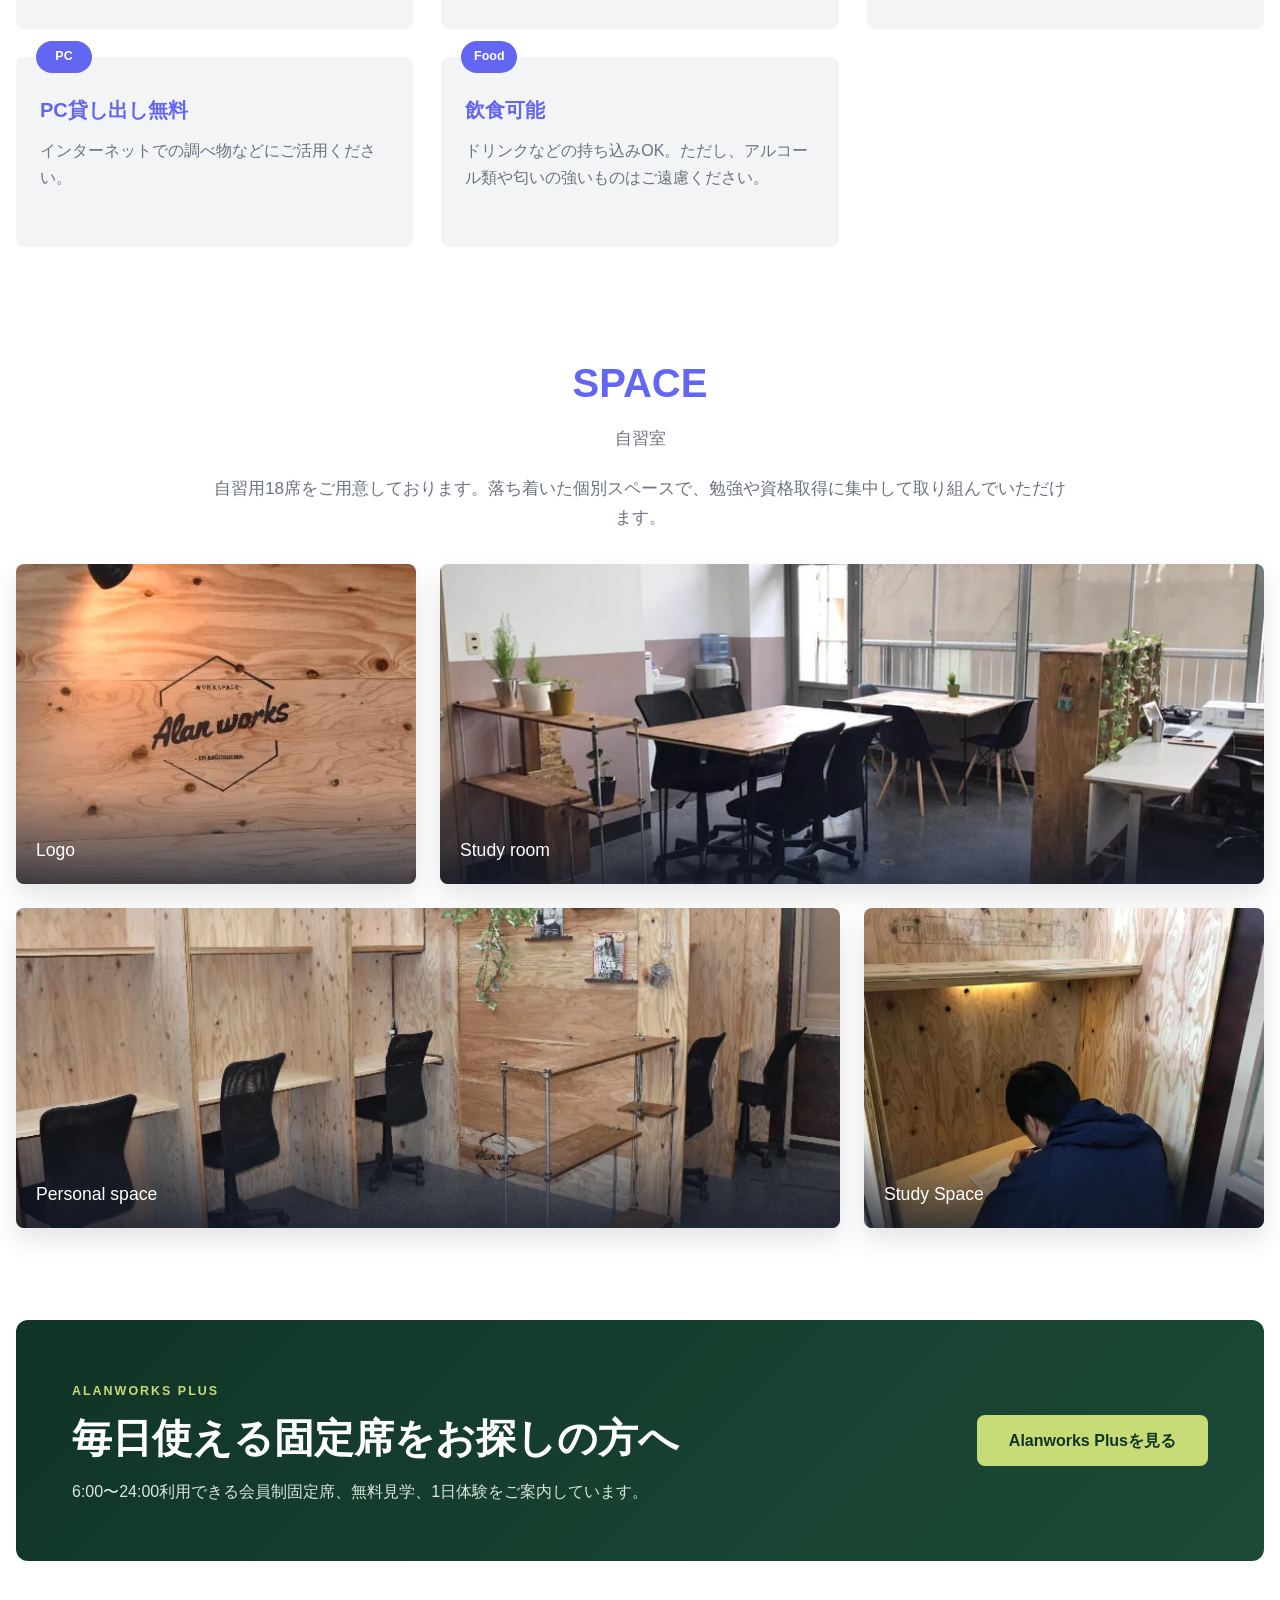
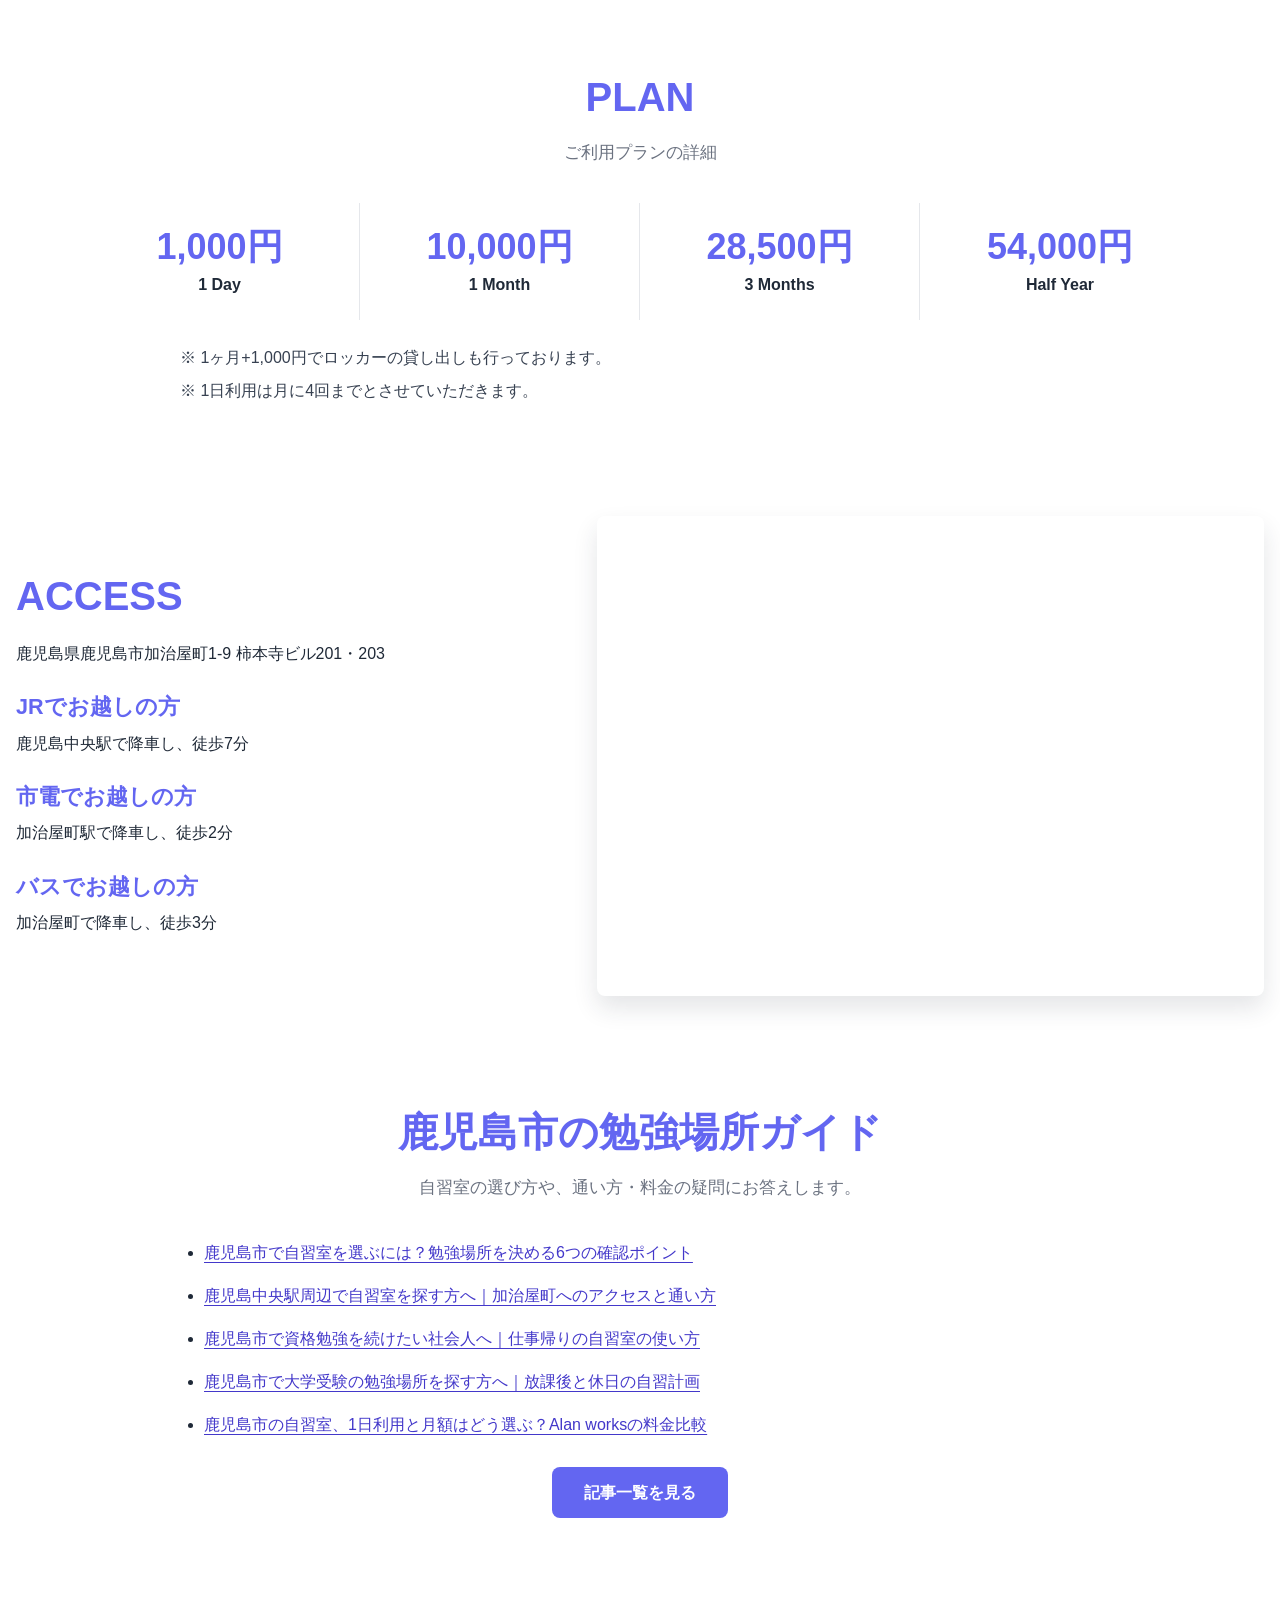
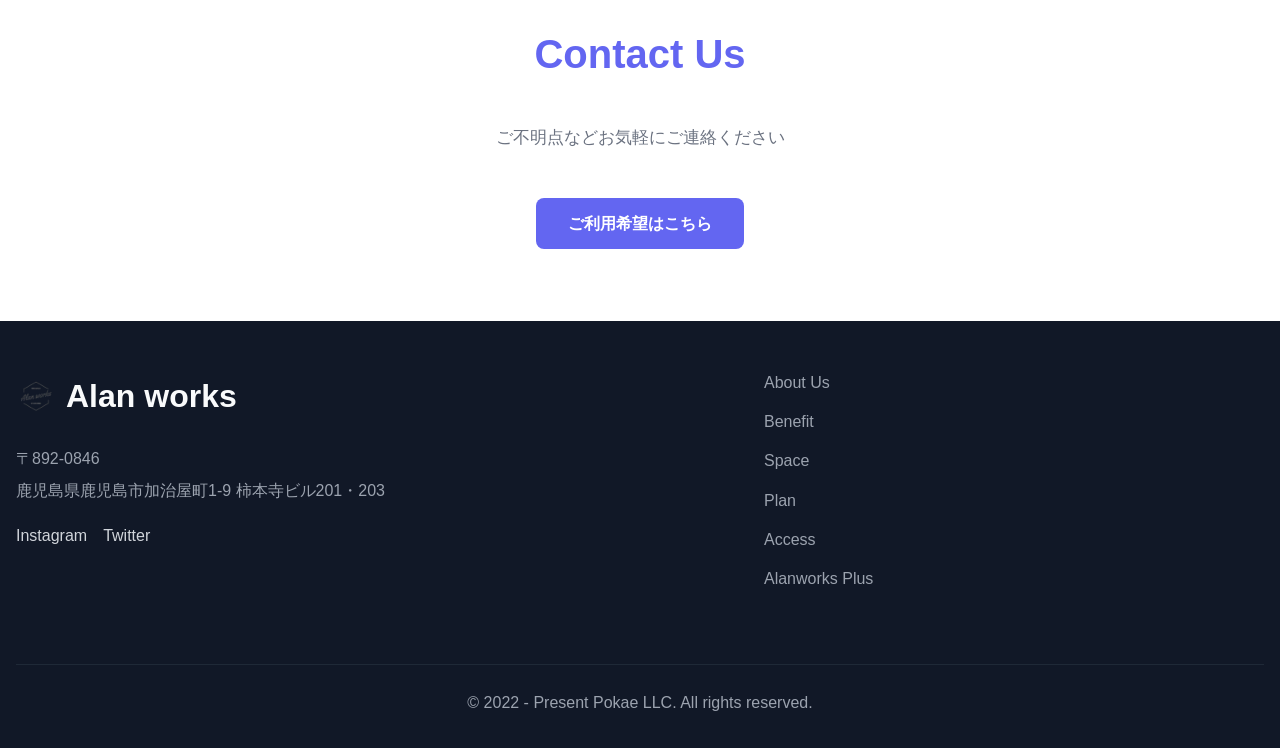
==== commit db23a420: "feat(content): publish five Kagoshima study room guides" ====
--- a/index.html
+++ b/index.html
@@ -60,6 +60,7 @@
         <a href="#space">スペース</a>
         <a href="#plan">料金プラン</a>
         <a href="#access">アクセス</a>
+        <a href="/articles/">勉強場所ガイド</a>
         <a href="https://plus.alan-works.net/" data-analytics-event="plus_click" data-analytics-destination="header">会員制固定席</a>
         <a href="https://line.me/R/ti/p/@853xtldq?oat__id=674255" data-analytics-event="line_click" data-analytics-destination="header">コンタクト</a>
       </nav>
@@ -207,6 +208,8 @@
           loading="lazy"
         ></iframe>
       </section>
+
+      <section class="section study-guides" aria-labelledby="study-guides-title"><div class="section-heading"><h2 id="study-guides-title">鹿児島市の勉強場所ガイド</h2><p>自習室の選び方や、通い方・料金の疑問にお答えします。</p></div><ul><li><a href="/articles/kagoshima-study-room-guide/">鹿児島市で自習室を選ぶには？勉強場所を決める6つの確認ポイント</a></li><li><a href="/articles/kagoshima-chuo-study-room/">鹿児島中央駅周辺で自習室を探す方へ｜加治屋町へのアクセスと通い方</a></li><li><a href="/articles/kagoshima-qualification-study/">鹿児島市で資格勉強を続けたい社会人へ｜仕事帰りの自習室の使い方</a></li><li><a href="/articles/kagoshima-university-exam-study/">鹿児島市で大学受験の勉強場所を探す方へ｜放課後と休日の自習計画</a></li><li><a href="/articles/kagoshima-study-room-price/">鹿児島市の自習室、1日利用と月額はどう選ぶ？Alan worksの料金比較</a></li></ul><a class="button" href="/articles/">記事一覧を見る</a></section>
 
       <section class="contact">
         <h2>Contact Us</h2>
--- a/styles.css
+++ b/styles.css
@@ -538,3 +538,9 @@
     height: 240px;
   }
 }
+
+.study-guides ul { max-width: 920px; margin: 0 auto; padding-left: 24px; }
+.study-guides li { margin: 16px 0; }
+.study-guides li a { color: #4338ca; text-decoration: underline; text-underline-offset: 4px; }
+.study-guides > .button { display: flex; width: fit-content; margin: 28px auto 0; }
+.site-header .nav { flex-wrap: wrap; }
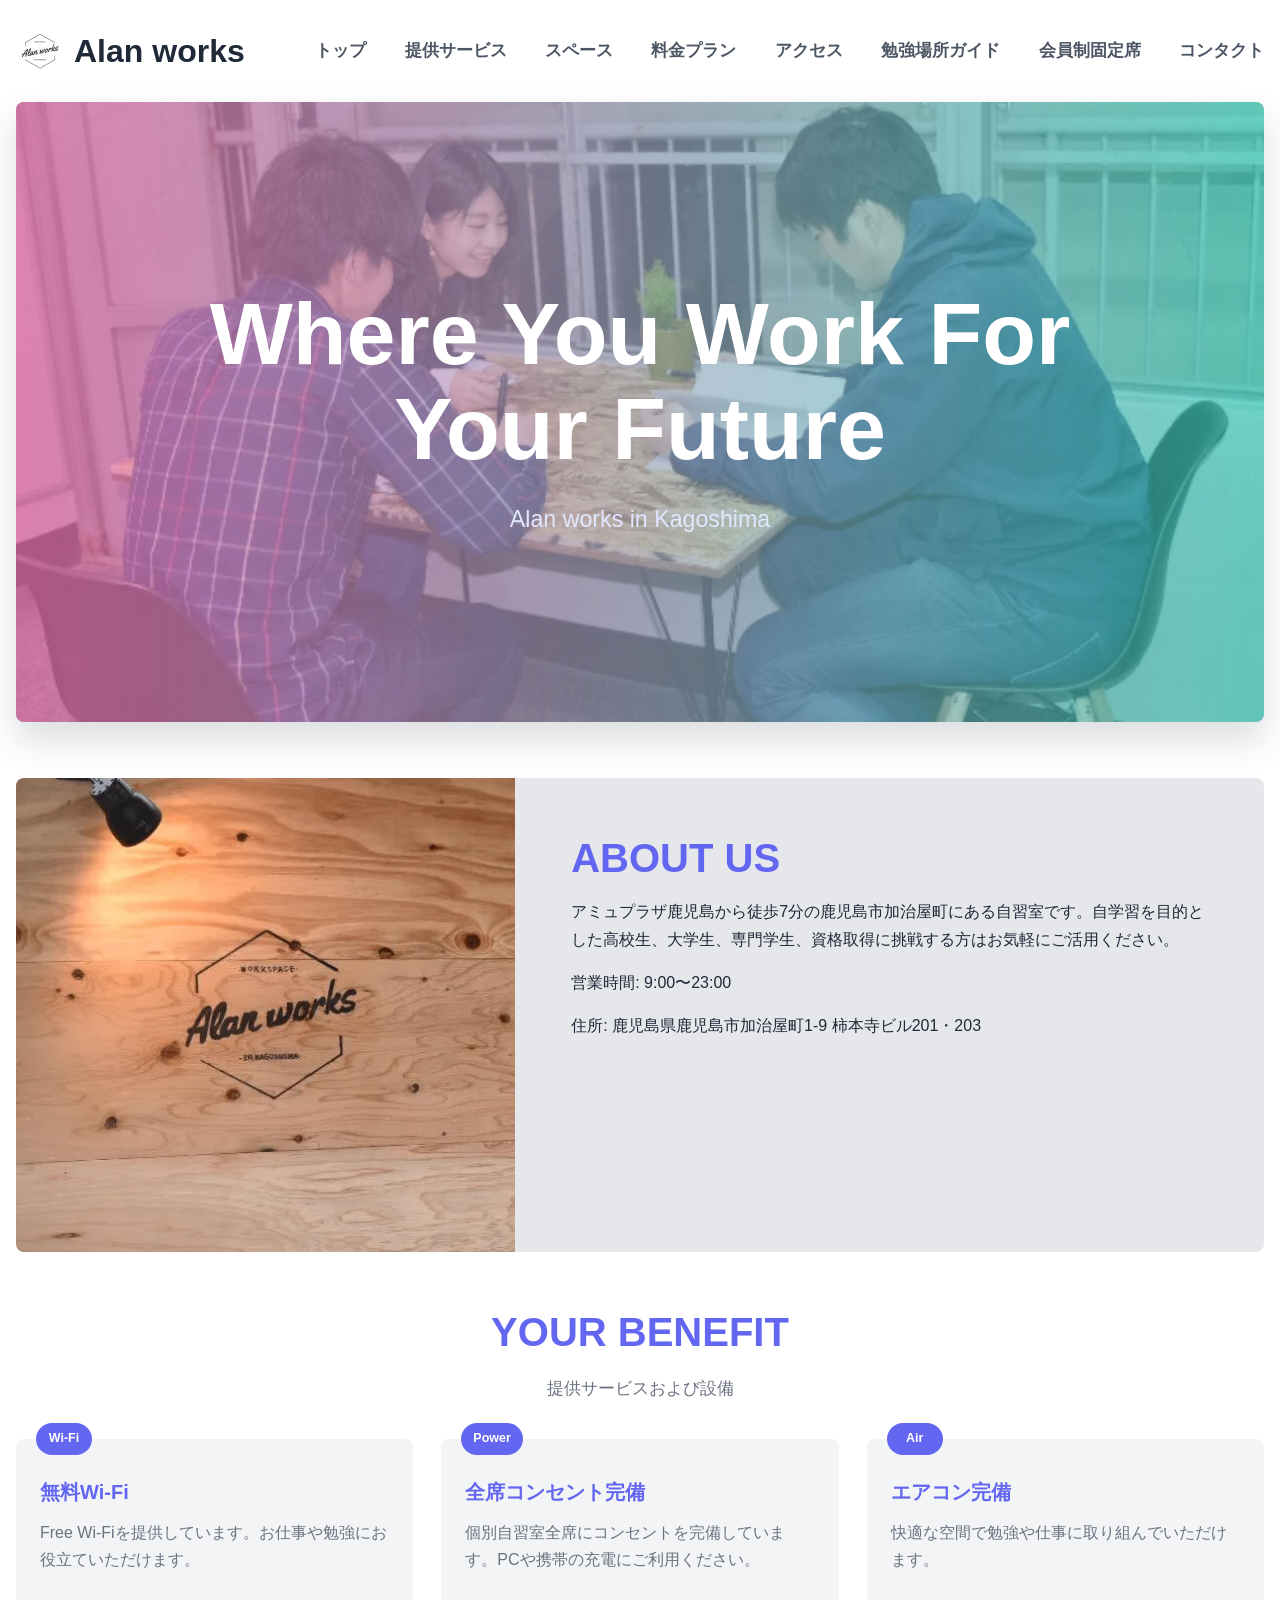
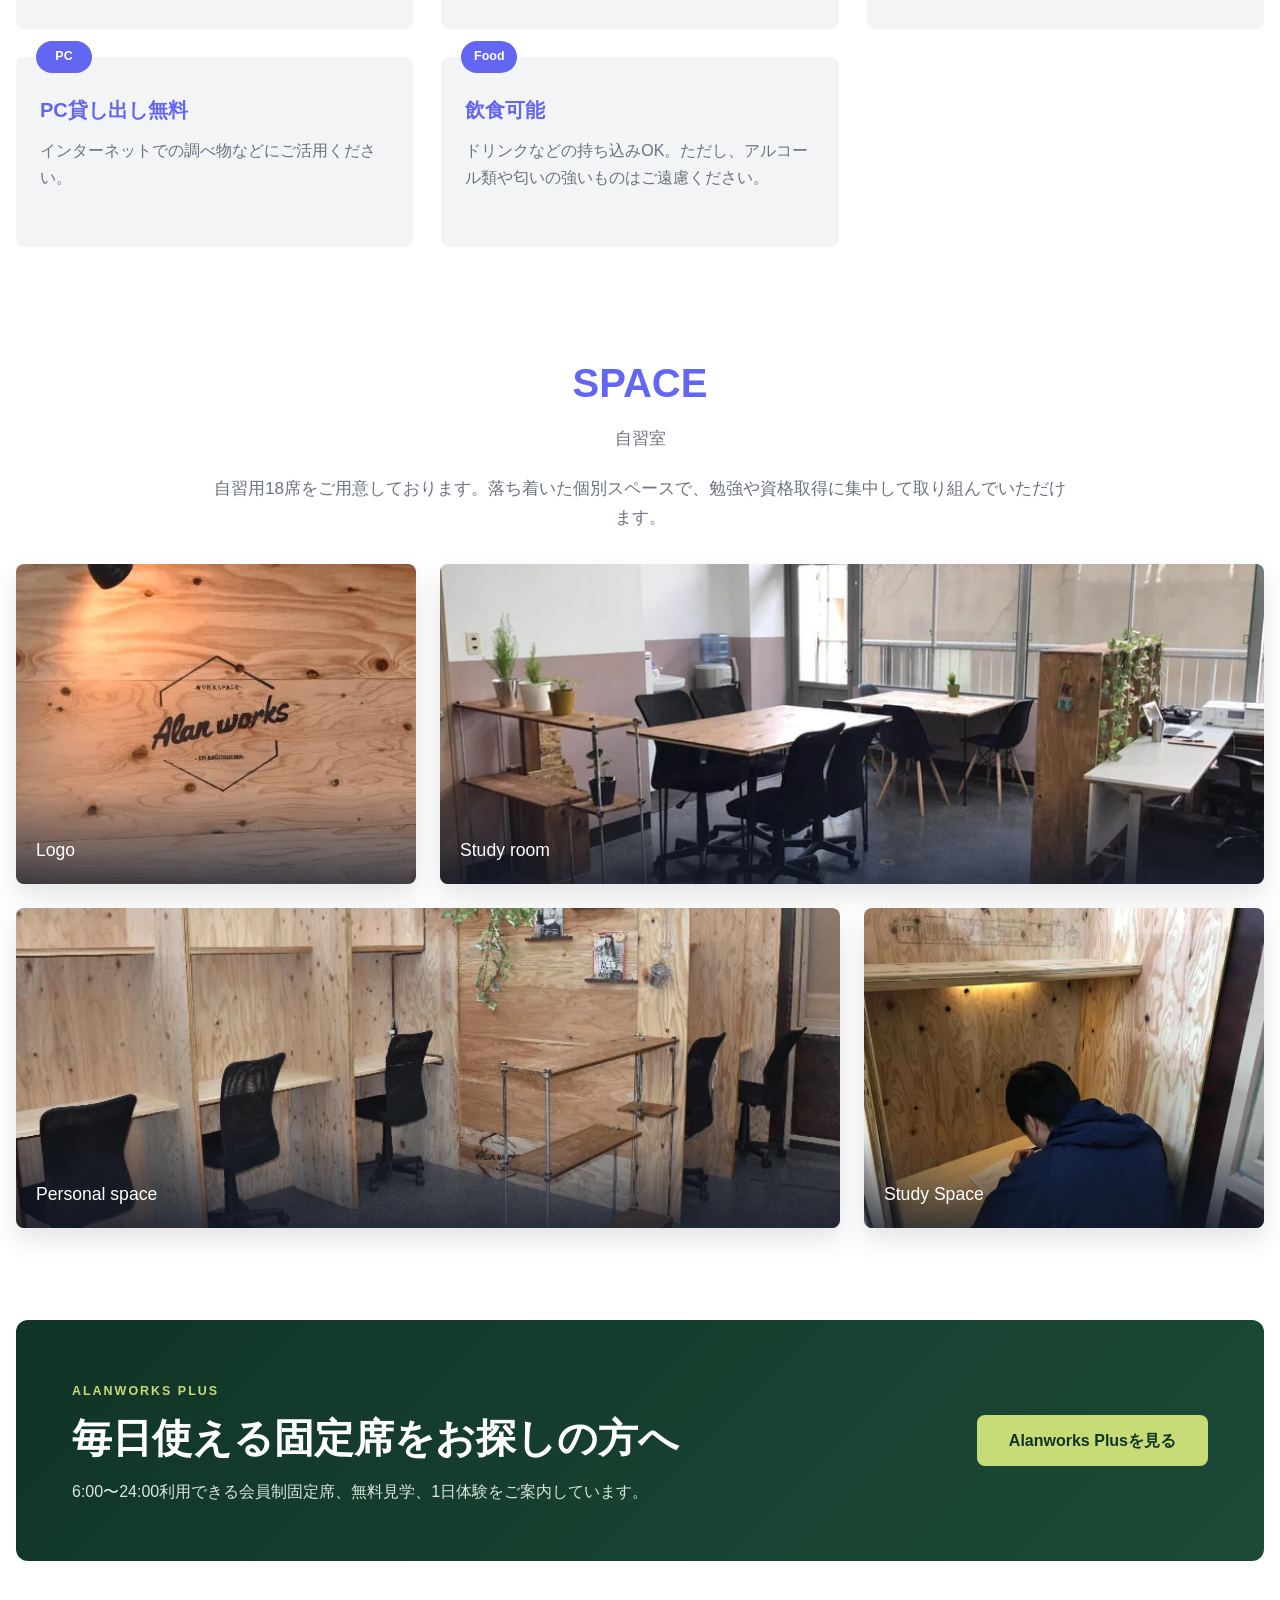
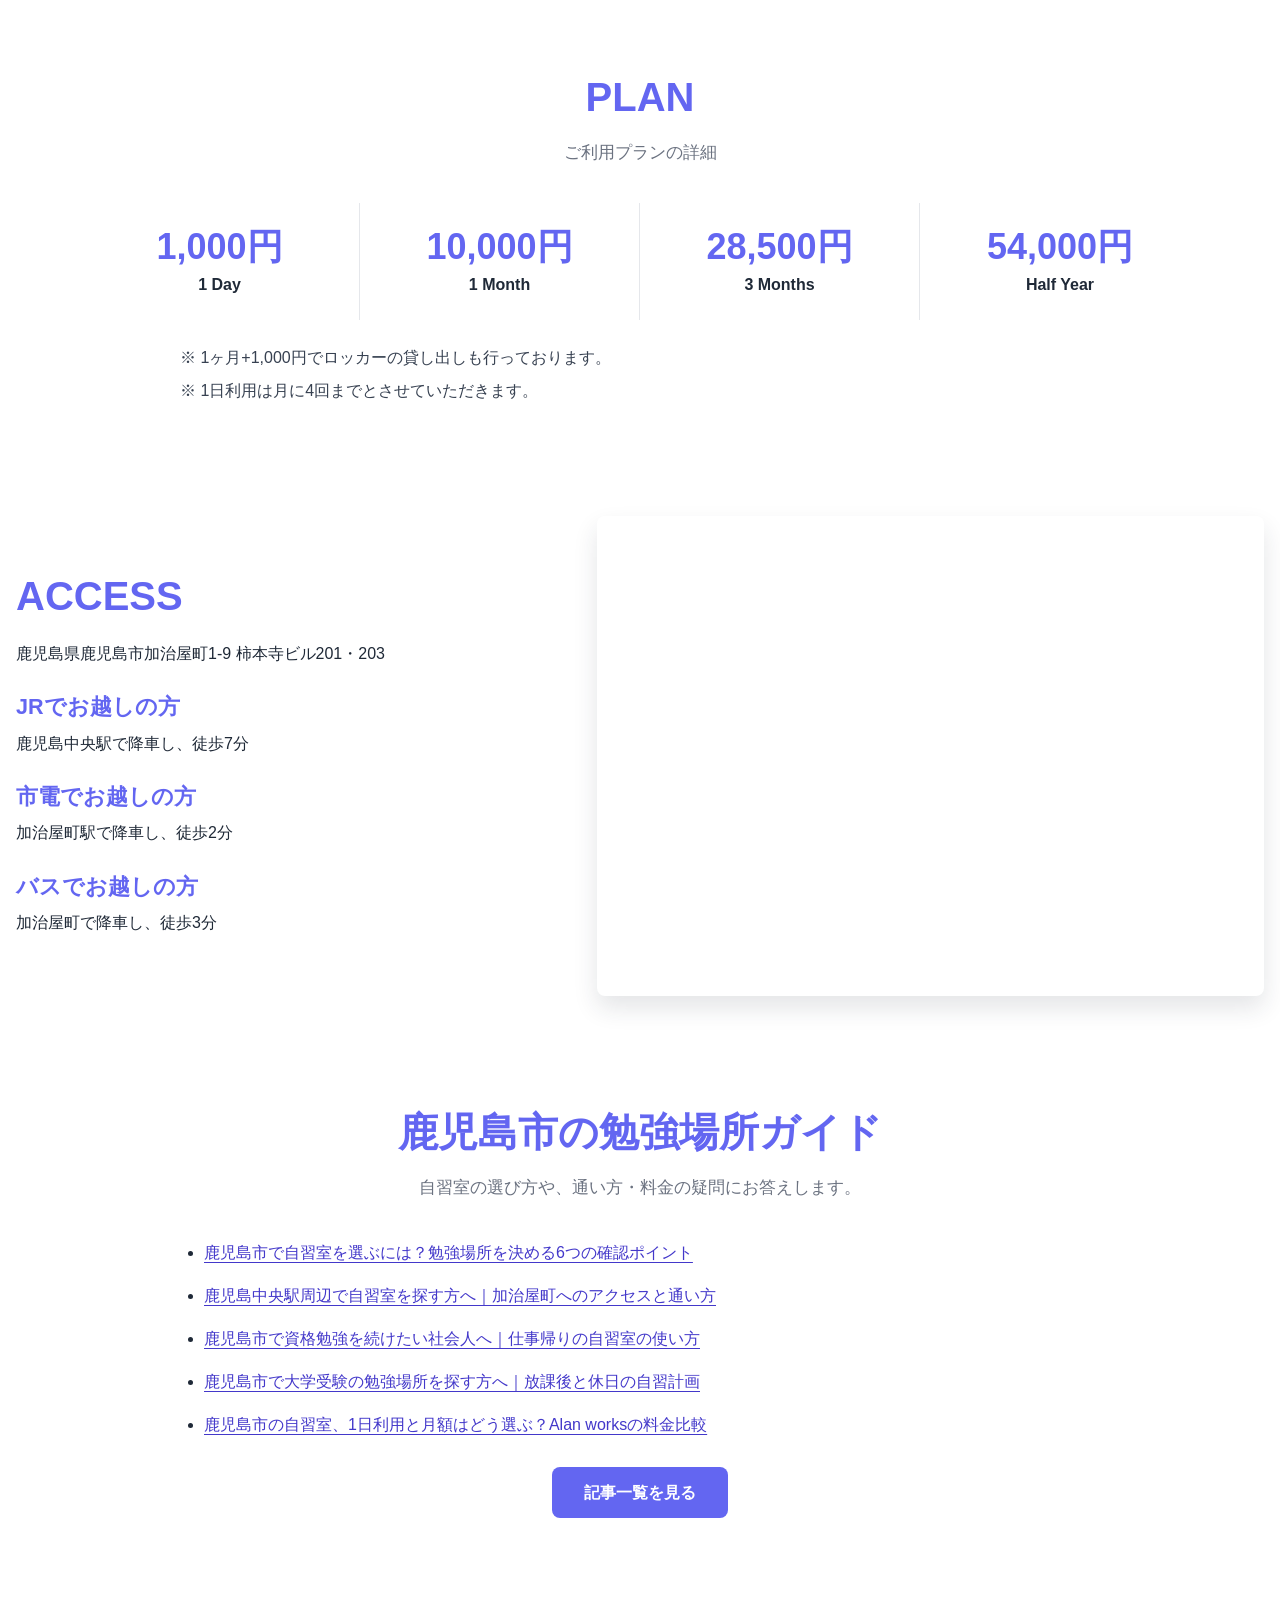
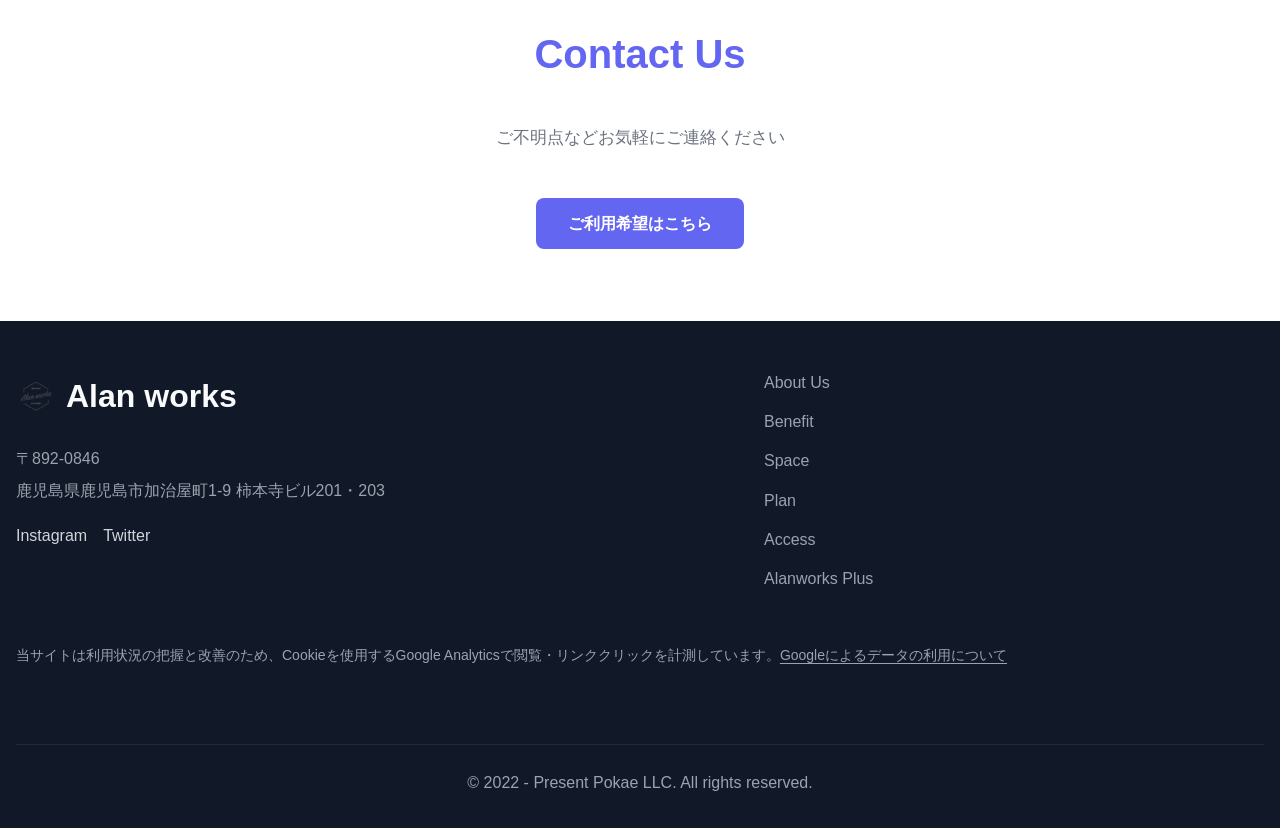
==== commit f3b11670: "feat(analytics): connect main-site GA4 and Search Console" ====
--- a/index.html
+++ b/index.html
@@ -2,6 +2,7 @@
 <html lang="ja">
   <head>
     <meta charset="utf-8" />
+    <meta name="google-site-verification" content="XVuiCbcQ1tQSIufUS1kB5dXZgIPLScKrOdIlAeIvMlQ" />
     <meta name="viewport" content="width=device-width, initial-scale=1" />
     <title>Alan works | 鹿児島市加治屋町にある自習室</title>
     <meta
@@ -239,8 +240,8 @@
         <a href="#access">Access</a>
         <a href="https://plus.alan-works.net/" data-analytics-event="plus_click" data-analytics-destination="footer">Alanworks Plus</a>
       </nav>
-      <p class="copyright">© 2022 - Present Pokae LLC. All rights reserved.</p>
+      <p class="analytics-notice">当サイトは利用状況の把握と改善のため、Cookieを使用するGoogle Analyticsで閲覧・リンククリックを計測しています。<a href="https://policies.google.com/technologies/partner-sites?hl=ja">Googleによるデータの利用について</a></p><p class="copyright">© 2022 - Present Pokae LLC. All rights reserved.</p>
     </footer>
-    <script defer src="assets/analytics.js" data-ga-id=""></script>
+    <script defer src="assets/analytics.js" data-ga-id="G-P9EVTXMH6V"></script>
   </body>
 </html>
--- a/styles.css
+++ b/styles.css
@@ -544,3 +544,6 @@
 .study-guides li a { color: #4338ca; text-decoration: underline; text-underline-offset: 4px; }
 .study-guides > .button { display: flex; width: fit-content; margin: 28px auto 0; }
 .site-header .nav { flex-wrap: wrap; }
+
+.analytics-notice { grid-column: 1 / -1; font-size: .875rem; }
+.analytics-notice a { text-decoration: underline; text-underline-offset: 3px; }
